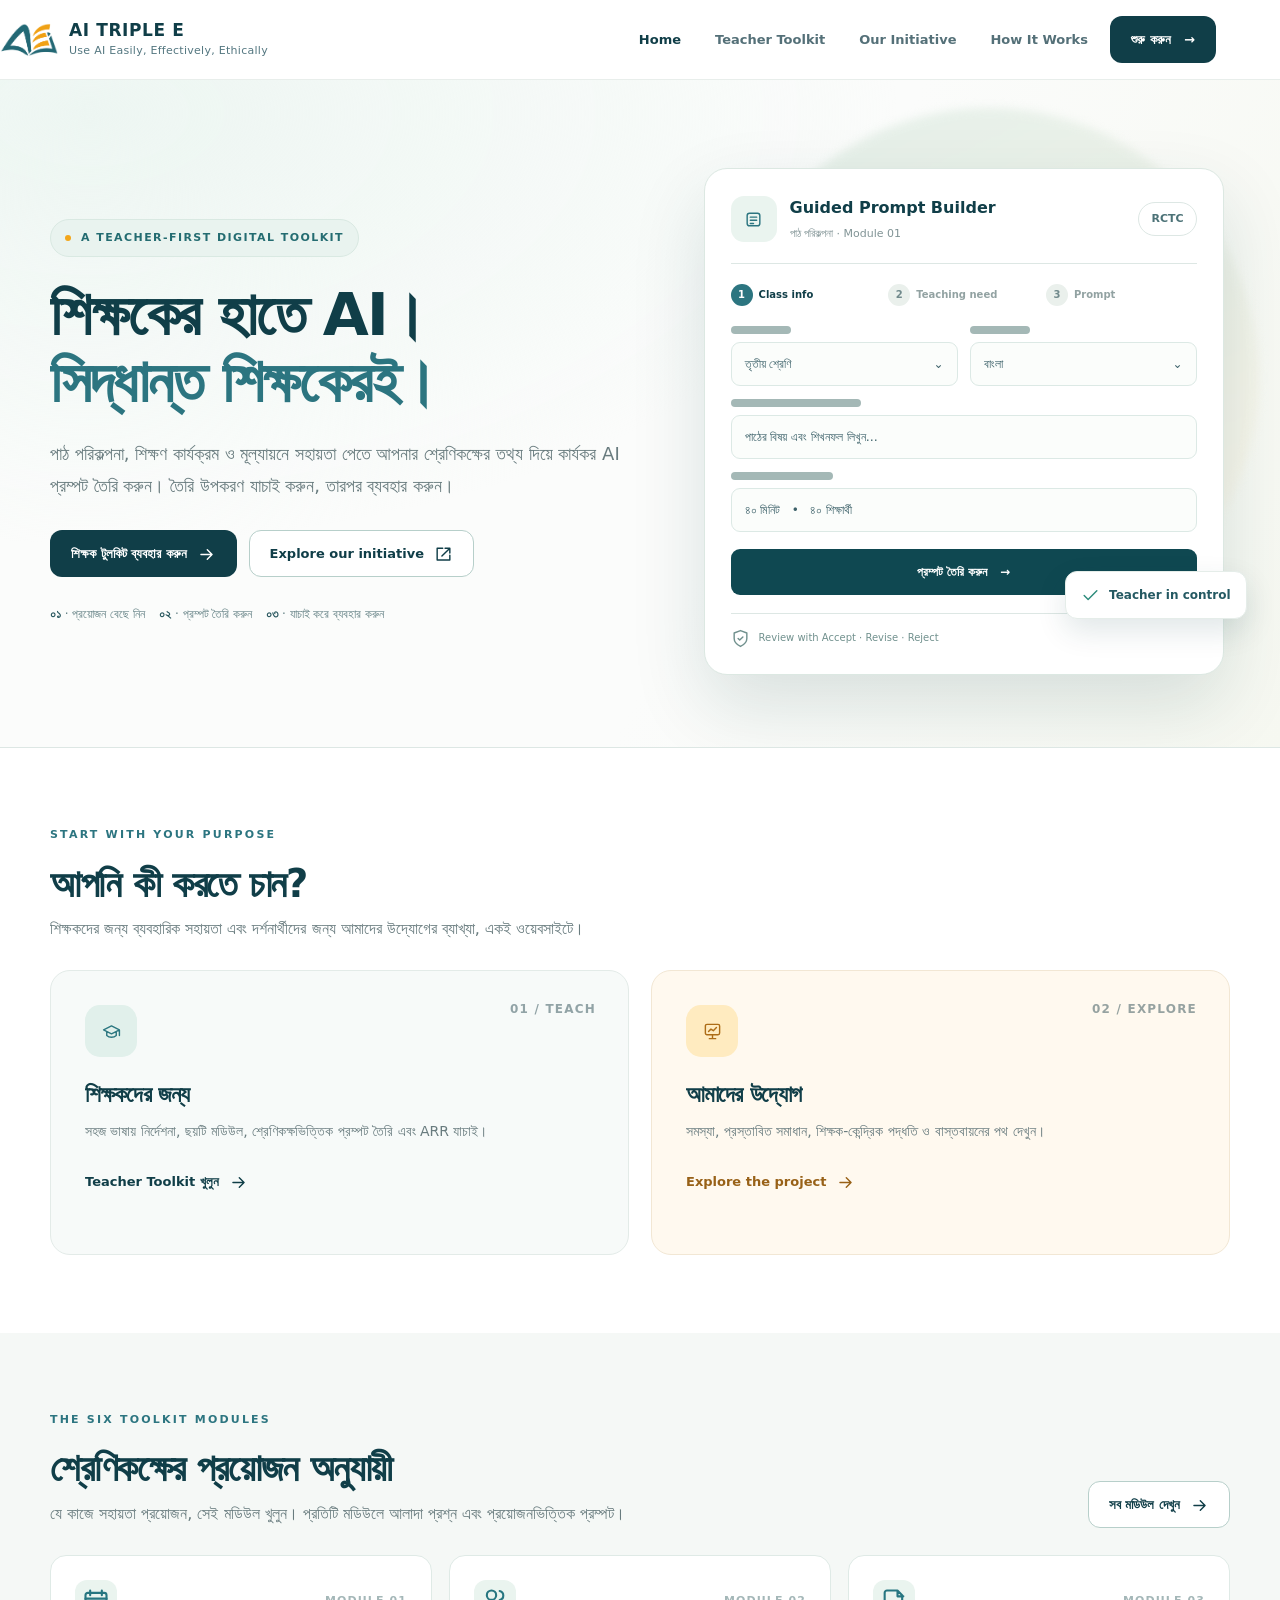
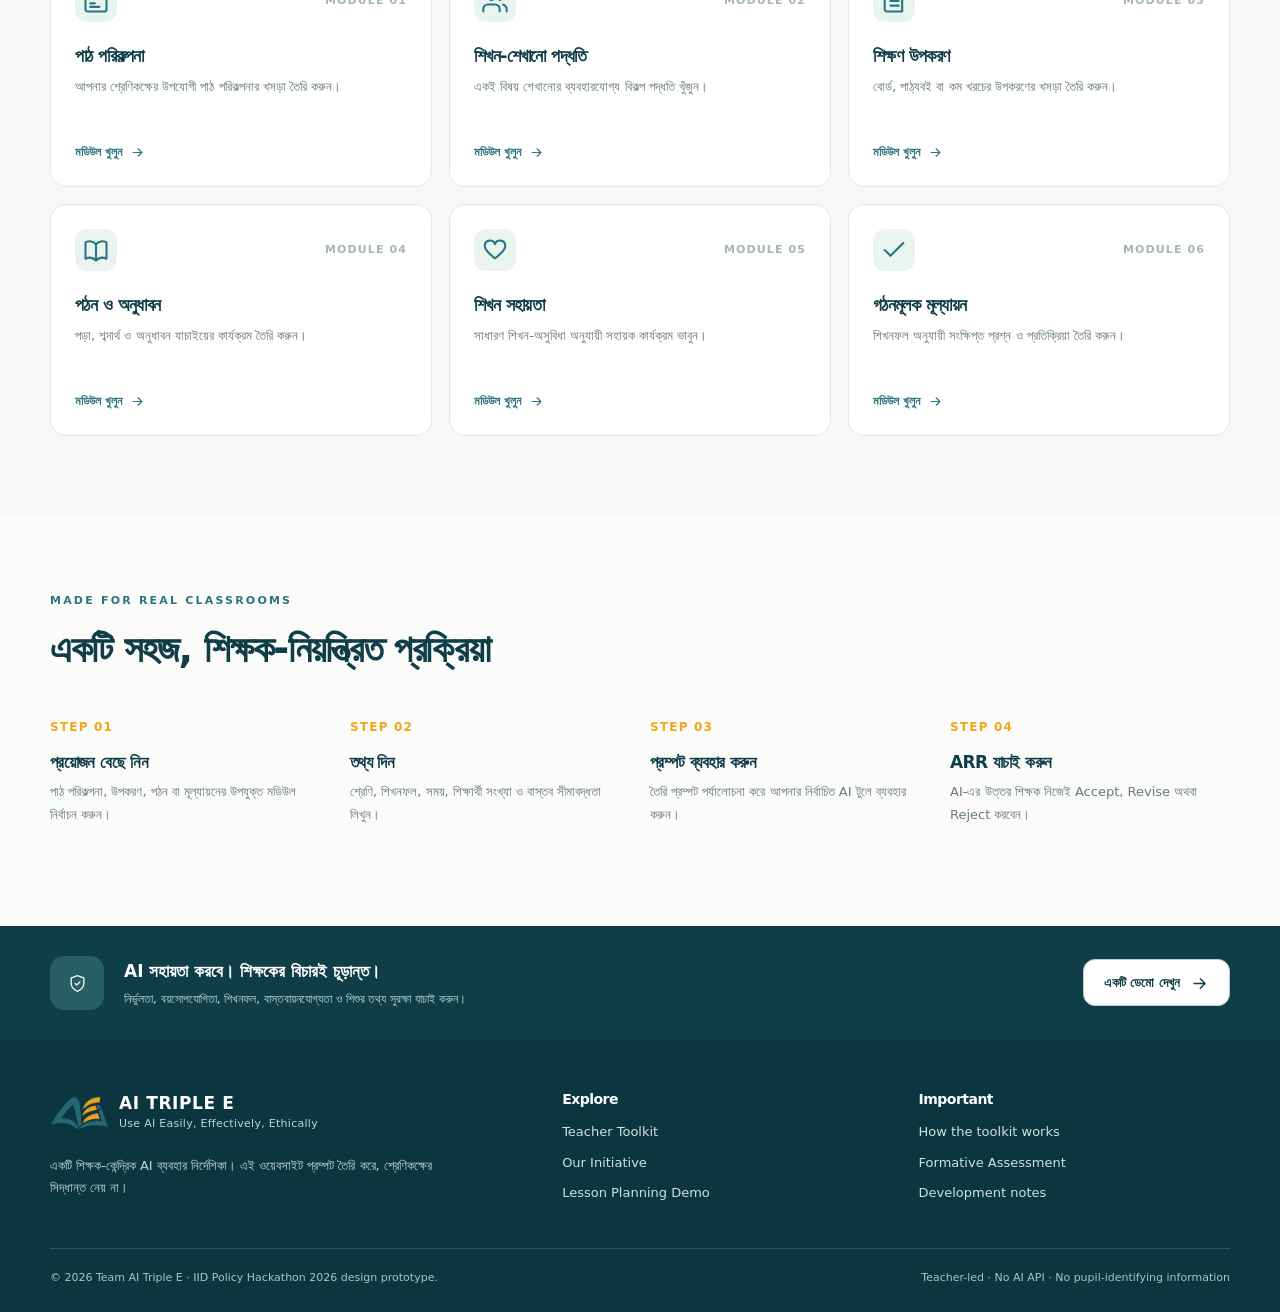
==== index.html @ 8fd44d60 "Add files via upload" ====
<!doctype html><html lang="bn"><head><meta charset="utf-8"><meta name="viewport" content="width=device-width, initial-scale=1"><meta name="theme-color" content="#103e48"><meta name="description" content="AI Triple E: a teacher-led prompt toolkit for Bangladesh primary classrooms."><title>Home | AI Triple E</title><link rel="icon" type="image/png" href="assets/img/logo-mark.png"><link rel="stylesheet" href="assets/css/site.css"></head><body><a href="#main" class="skip">মূল অংশে যান</a><header class="site-header"><div class="wrap--wide header-inner"><a href="index.html" class="brand" aria-label="AI Triple E homepage"><img src="assets/img/logo-mark.png" class="brand-mark" alt=""><span class="brand-words"><strong>AI TRIPLE E</strong><small>Use AI Easily, Effectively, Ethically</small></span></a><nav class="main-nav" id="main-nav" aria-label="Main navigation"><a href="index.html" aria-current="page">Home</a><a href="toolkit.html" >Teacher Toolkit</a><a href="initiative.html" >Our Initiative</a><a href="toolkit.html#how">How It Works</a></nav><div class="header-actions"><a class="nav-btn" href="toolkit.html">শুরু করুন &nbsp; →</a><button id="menu-toggle" class="menu-btn" aria-label="Open menu" aria-expanded="false" aria-controls="main-nav"></button></div></div></header><main id="main"><section class="home-hero"><div class="wrap hero-grid"><div class="hero-copy"><div class="hero-eyebrow"><span class="spark"></span> A TEACHER-FIRST DIGITAL TOOLKIT</div><h1>শিক্ষকের হাতে AI।<br><span>সিদ্ধান্ত শিক্ষকেরই।</span></h1><p class="lead">পাঠ পরিকল্পনা, শিক্ষণ কার্যক্রম ও মূল্যায়নে সহায়তা পেতে আপনার শ্রেণিকক্ষের তথ্য দিয়ে কার্যকর AI প্রম্পট তৈরি করুন। তৈরি উপকরণ যাচাই করুন, তারপর ব্যবহার করুন।</p><div class="hero-cta"><a href="toolkit.html" class="btn btn--primary">শিক্ষক টুলকিট ব্যবহার করুন <span data-icon="arrow"></span></a><a href="initiative.html" class="btn btn--outline">Explore our initiative <span data-icon="external"></span></a></div><div class="hero-support"><span><b>০১</b> · প্রয়োজন বেছে নিন</span><span><b>০২</b> · প্রম্পট তৈরি করুন</span><span><b>০৩</b> · যাচাই করে ব্যবহার করুন</span></div></div><div class="hero-visual" aria-label="Illustration of a guided classroom prompt form"><div class="visual-halo"></div><div class="workbench"><div class="workbench-head"><div class="workbench-icon"><span data-icon="layers"></span></div><div><strong>Guided Prompt Builder</strong><small>পাঠ পরিকল্পনা · Module 01</small></div><span class="pill" style="margin-left:auto">RCTC</span></div><div class="workbench-steps"><div class="workbench-step is-active"><span class="round">1</span> Class info</div><div class="workbench-step"><span class="round">2</span> Teaching need</div><div class="workbench-step"><span class="round">3</span> Prompt</div></div><div class="demo-field split"><div><div class="demo-label"></div><div class="demo-control">তৃতীয় শ্রেণি <span>⌄</span></div></div><div><div class="demo-label"></div><div class="demo-control">বাংলা <span>⌄</span></div></div></div><div class="demo-field"><div class="demo-label" style="width:130px"></div><div class="demo-control">পাঠের বিষয় এবং শিখনফল লিখুন…</div></div><div class="demo-field"><div class="demo-label" style="width:102px"></div><div class="demo-control">৪০ মিনিট &nbsp; • &nbsp; ৪০ শিক্ষার্থী</div></div><div class="workbench-btn">প্রম্পট তৈরি করুন &nbsp; →</div><div class="mini-rule"></div><div style="display:flex;gap:9px;align-items:center;margin-top:15px;color:#71918e;font-size:10px"><span data-icon="shield"></span> Review with Accept · Revise · Reject</div></div><div class="float-tag"><span data-icon="check"></span> Teacher in control</div></div></div></section>
<section class="section path-section"><div class="wrap"><div class="section-head"><div><div class="eyebrow">START WITH YOUR PURPOSE</div><h2>আপনি কী করতে চান?</h2><p>শিক্ষকদের জন্য ব্যবহারিক সহায়তা এবং দর্শনার্থীদের জন্য আমাদের উদ্যোগের ব্যাখ্যা, একই ওয়েবসাইটে।</p></div></div><div class="path-grid"><a href="toolkit.html" class="path-card"><span class="path-counter">01 / TEACH</span><div class="path-icon"><span data-icon="graduation"></span></div><h3>শিক্ষকদের জন্য</h3><p>সহজ ভাষায় নির্দেশনা, ছয়টি মডিউল, শ্রেণিকক্ষভিত্তিক প্রম্পট তৈরি এবং ARR যাচাই।</p><span class="arrow-link">Teacher Toolkit খুলুন <span data-icon="arrow"></span></span></a><a href="initiative.html" class="path-card path-card--amber"><span class="path-counter">02 / EXPLORE</span><div class="path-icon"><span data-icon="presentation"></span></div><h3>আমাদের উদ্যোগ</h3><p>সমস্যা, প্রস্তাবিত সমাধান, শিক্ষক-কেন্দ্রিক পদ্ধতি ও বাস্তবায়নের পথ দেখুন।</p><span class="arrow-link">Explore the project <span data-icon="arrow"></span></span></a></div></div></section>
<section class="section surface-soft"><div class="wrap"><div class="section-head"><div><div class="eyebrow">THE SIX TOOLKIT MODULES</div><h2>শ্রেণিকক্ষের প্রয়োজন অনুযায়ী</h2><p>যে কাজে সহায়তা প্রয়োজন, সেই মডিউল খুলুন। প্রতিটি মডিউলে আলাদা প্রশ্ন এবং প্রয়োজনভিত্তিক প্রম্পট।</p></div><a class="btn btn--outline" href="toolkit.html">সব মডিউল দেখুন <span data-icon="arrow"></span></a></div><div id="home-module-grid" class="modules-grid"></div></div></section>
<section class="section" id="how"><div class="wrap"><div class="section-head"><div><div class="eyebrow">MADE FOR REAL CLASSROOMS</div><h2>একটি সহজ, শিক্ষক-নিয়ন্ত্রিত প্রক্রিয়া</h2></div></div><div class="how-grid"><div class="how-step"><span>STEP 01</span><h3>প্রয়োজন বেছে নিন</h3><p>পাঠ পরিকল্পনা, উপকরণ, পঠন বা মূল্যায়নের উপযুক্ত মডিউল নির্বাচন করুন।</p></div><div class="how-step"><span>STEP 02</span><h3>তথ্য দিন</h3><p>শ্রেণি, শিখনফল, সময়, শিক্ষার্থী সংখ্যা ও বাস্তব সীমাবদ্ধতা লিখুন।</p></div><div class="how-step"><span>STEP 03</span><h3>প্রম্পট ব্যবহার করুন</h3><p>তৈরি প্রম্পট পর্যালোচনা করে আপনার নির্বাচিত AI টুলে ব্যবহার করুন।</p></div><div class="how-step"><span>STEP 04</span><h3>ARR যাচাই করুন</h3><p>AI-এর উত্তর শিক্ষক নিজেই Accept, Revise অথবা Reject করবেন।</p></div></div></div></section><section class="ethics-strip"><div class="wrap ethics-inner"><div class="ethics-ico"><span data-icon="shield"></span></div><div><strong>AI সহায়তা করবে। শিক্ষকের বিচারই চূড়ান্ত।</strong><p>নির্ভুলতা, বয়সোপযোগিতা, শিখনফল, বাস্তবায়নযোগ্যতা ও শিশুর তথ্য সুরক্ষা যাচাই করুন।</p></div><a class="btn btn--outline" href="module.html?module=lesson-plan">একটি ডেমো দেখুন <span data-icon="arrow"></span></a></div></section></main><footer class="footer"><div class="wrap footer-main"><div><div class="brand" style="margin-bottom:20px"><img src="assets/img/logo-mark.png" alt="" class="brand-mark"/><div class="brand-words"><strong style="color:#fff">AI TRIPLE E</strong><small style="color:#b9d8d4">Use AI Easily, Effectively, Ethically</small></div></div><p>একটি শিক্ষক-কেন্দ্রিক AI ব্যবহার নির্দেশিকা। এই ওয়েবসাইট প্রম্পট তৈরি করে, শ্রেণিকক্ষের সিদ্ধান্ত নেয় না।</p></div><div><h3>Explore</h3><a href="toolkit.html">Teacher Toolkit</a><a href="initiative.html">Our Initiative</a><a href="module.html?module=lesson-plan">Lesson Planning Demo</a></div><div><h3>Important</h3><a href="toolkit.html#how">How the toolkit works</a><a href="module.html?module=assessment">Formative Assessment</a><a href="README.md">Development notes</a></div></div><div class="wrap footer-bottom"><span>© <span data-current-year>2026</span> Team AI Triple E · IID Policy Hackathon 2026 design prototype.</span><span>Teacher-led · No AI API · No pupil-identifying information</span></div></footer><script src="assets/js/data.js" defer></script><script src="assets/js/ui.js" defer></script></body></html>
---- assets/css/site.css ----
:root{--ink:#103e48;--ink2:#164d57;--teal:#2c7580;--teal2:#eaf4f2;--orange:#f3a61a;--orange2:#fff4de;--paper:#fbfcfa;--white:#fff;--muted:#687b7e;--line:#dde7e4;--line2:#c7dad4;--soft:#f3f7f5;--shadow:0 18px 60px rgba(15,55,60,.075);--radius:18px;--navh:80px}
*,*:before,*:after{box-sizing:border-box}html{scroll-behavior:smooth}body{margin:0;background:var(--paper);color:#183b43;font:16px/1.67 Inter,"Noto Sans Bengali",system-ui,-apple-system,BlinkMacSystemFont,"Segoe UI",sans-serif;-webkit-font-smoothing:antialiased}button,input,textarea,select{font:inherit}a{color:inherit;text-decoration:none}button{cursor:pointer}img{display:block;max-width:100%}svg{display:block}h1,h2,h3,h4,p{margin-top:0}h1,h2,h3{color:var(--ink);letter-spacing:-.037em}h1{font-size:clamp(2.3rem,4.65vw,4.55rem);line-height:1.12}h2{font-size:clamp(1.65rem,3vw,2.7rem);line-height:1.22}h3{font-size:1.2rem;line-height:1.36}p{color:var(--muted)}ul{padding-left:1.3em}.wrap{width:min(1180px,calc(100% - 64px));margin:auto}.wrap--wide{width:min(1250px,calc(100% - 64px))}.eyebrow{font-size:11px;letter-spacing:.2em;font-weight:800;text-transform:uppercase;color:var(--teal);margin-bottom:16px}.eyebrow--white{color:#b9d8d6}.section{padding:78px 0}.section--tight{padding:56px 0}.section-head{display:flex;align-items:end;justify-content:space-between;gap:22px;margin-bottom:27px}.section-head h2{margin-bottom:9px}.section-head p{margin-bottom:0;max-width:670px}.small{font-size:13px}.muted{color:var(--muted)}.top-caption{font-size:12px;letter-spacing:.06em}.accent{color:var(--teal)}.orange{color:var(--orange)}.lead{font-size:18px;line-height:1.8;max-width:640px}.skip{position:absolute;left:-9999px;top:8px;z-index:9999;background:#fff;padding:12px}.skip:focus{left:12px}
.site-header{height:var(--navh);background:#fff;border-bottom:1px solid #e8eeeb;position:sticky;top:0;z-index:70}.header-inner{display:flex;align-items:center;justify-content:space-between;height:100%;gap:22px}.brand{display:flex;align-items:center;gap:11px;min-width:0}.brand-mark{width:58px;height:45px;object-fit:contain}.brand-words{line-height:1.16}.brand-words strong{display:block;font-size:17px;letter-spacing:.035em;color:var(--ink);font-weight:850}.brand-words small{display:block;font-size:11px;letter-spacing:.025em;color:#547780;margin-top:5px}.main-nav{display:flex;align-items:center;gap:34px;margin-left:auto}.main-nav a{font-size:13px;color:#547078;font-weight:650;transition:color .2s}.main-nav a:hover,.main-nav a[aria-current="page"]{color:var(--ink)}.header-actions{display:flex;gap:10px;align-items:center}.nav-btn,.btn{border:1px solid transparent;border-radius:12px;display:inline-flex;align-items:center;justify-content:center;gap:10px;min-height:47px;padding:11px 20px;font-weight:730;font-size:13px;white-space:nowrap;transition:background .18s,border-color .18s,transform .18s,color .18s}.nav-btn:hover,.btn:hover{transform:translateY(-1px)}.nav-btn{background:var(--ink);color:#fff}.nav-btn:hover,.btn--primary:hover{background:#245966}.btn--primary{background:var(--ink);color:#fff}.btn--outline{background:#fff;border-color:#b7cfca;color:var(--ink)}.btn--outline:hover{background:#f5faf7;border-color:#8db6b0}.btn--soft{background:var(--soft);color:var(--ink);border-color:var(--line)}.btn--quiet{background:transparent;color:var(--ink);border-color:transparent}.btn--orange{background:var(--orange);color:#163d43}.btn--orange:hover{background:#efb23c}.btn--block{width:100%}.btn--sm{min-height:39px;padding:9px 14px}.btn:disabled{opacity:.46;cursor:not-allowed;transform:none}.menu-btn{display:none;min-height:44px;min-width:44px;background:#fff;border:1px solid var(--line);border-radius:10px;color:var(--ink);padding:8px}.icon{width:19px;height:19px;flex:none;stroke:currentColor;stroke-width:1.8;fill:none;stroke-linecap:round;stroke-linejoin:round;display:inline-block;vertical-align:middle}.icon--lg{width:28px;height:28px}.icon--xl{width:34px;height:34px}.icon--sm{width:15px;height:15px}.pill{display:inline-flex;align-items:center;gap:8px;border:1px solid var(--line);border-radius:100px;padding:7px 12px;color:#4c7277;font-size:11px;font-weight:700;background:rgba(255,255,255,.92)}.label-caps{font-size:11px;font-weight:800;letter-spacing:.13em;text-transform:uppercase;color:#607b7f}
.home-hero{padding:88px 0 72px;background:radial-gradient(ellipse at 7% 5%,#edf6f2 0,transparent 48%),linear-gradient(115deg,#fbfcfb 58%,#f6f8f1);border-bottom:1px solid var(--line);overflow:hidden}.hero-grid{display:grid;grid-template-columns:1.04fr .96fr;gap:70px;align-items:center}.hero-eyebrow{display:inline-flex;align-items:center;gap:10px;background:#e9f3ef;color:#246c71;border:1px solid #d9e9e2;border-radius:50px;padding:9px 14px;font-size:11px;font-weight:800;letter-spacing:.13em;text-transform:uppercase;margin-bottom:25px}.hero-eyebrow .spark{width:6px;height:6px;border-radius:50%;background:var(--orange)}.hero-copy h1{margin-bottom:22px}.hero-copy h1 span{color:var(--teal)}.hero-copy p{max-width:570px;margin-bottom:28px}.hero-cta{display:flex;flex-wrap:wrap;gap:12px;align-items:center}.hero-support{display:flex;align-items:center;gap:14px;flex-wrap:wrap;margin-top:27px}.hero-support span{font-size:12px;color:#638084}.hero-support b{color:#24545b}.hero-visual{position:relative;max-width:520px;width:100%;margin-inline:auto}.visual-halo{position:absolute;width:540px;height:540px;border-radius:50%;background:linear-gradient(155deg,#dcebe3,#fff7e8);top:-60px;left:15px;filter:blur(5px);opacity:.75}.workbench{position:relative;background:#fff;border:1px solid #dce8e2;border-radius:23px;box-shadow:0 30px 75px rgba(11,62,67,.14);padding:26px;transform:rotate(0deg)}.workbench-head{display:flex;align-items:center;gap:13px;padding-bottom:20px;border-bottom:1px solid var(--line)}.workbench-icon{width:46px;height:46px;border-radius:13px;background:#eaf4ef;display:flex;align-items:center;justify-content:center;color:var(--teal)}.workbench-head strong{font-size:16px;color:var(--ink);line-height:1.3}.workbench-head small{display:block;color:#809395;font-size:11px;margin-top:3px}.workbench-steps{display:grid;grid-template-columns:repeat(3,1fr);gap:7px;padding:20px 0}.workbench-step{font-size:10px;font-weight:750;color:#92a2a2;display:flex;align-items:center;gap:6px}.workbench-step .round{border-radius:50%;width:22px;height:22px;background:#eaf0ec;display:inline-flex;align-items:center;justify-content:center;color:#718a8c}.workbench-step.is-active{color:var(--ink)}.workbench-step.is-active .round{background:var(--teal);color:#fff}.demo-field{margin-bottom:13px}.demo-label{height:8px;width:88px;background:#a4b8b6;border-radius:30px;margin-bottom:8px}.demo-control{border:1px solid #dce9e5;border-radius:9px;padding:11px 13px;font-size:12px;color:#3c6169;background:#fbfdfb;display:flex;justify-content:space-between;align-items:center}.demo-field.split{display:grid;grid-template-columns:1fr 1fr;gap:12px}.demo-field.split .demo-label{width:60px}.workbench-btn{margin-top:17px;background:#0f4851;color:white;padding:13px;border-radius:9px;display:flex;align-items:center;justify-content:center;gap:9px;font-size:12px;font-weight:800}.float-tag{position:absolute;right:-23px;bottom:56px;background:#fff;border:1px solid #e5ede9;border-radius:12px;padding:13px 15px;box-shadow:0 12px 30px rgba(12,60,62,.12);display:flex;align-items:center;gap:9px;color:#245962;font-size:12px;font-weight:800}.float-tag svg{color:#2c8b7b}.mini-rule{margin-top:18px;height:1px;background:var(--line)}
.path-section{background:#fff}.path-grid{display:grid;grid-template-columns:1fr 1fr;gap:22px}.path-card{position:relative;background:#f7faf9;border:1px solid #e3ebe8;border-radius:20px;padding:34px;min-height:285px;overflow:hidden;transition:transform .2s,box-shadow .2s}.path-card:hover{transform:translateY(-3px);box-shadow:var(--shadow)}.path-card--amber{background:#fff9ef;border-color:#f2e7d4}.path-card .path-icon{width:52px;height:52px;border-radius:15px;background:#e1f0eb;color:#2d7881;display:grid;place-items:center;margin-bottom:22px}.path-card--amber .path-icon{background:#ffebc0;color:#ad6c16}.path-card h3{font-size:23px;margin:0 0 10px}.path-card p{font-size:14px;max-width:420px;margin-bottom:24px}.arrow-link{display:inline-flex;align-items:center;gap:10px;color:var(--ink);font-weight:800;font-size:13px}.path-card--amber .arrow-link{color:#986117}.path-counter{position:absolute;top:28px;right:32px;font-weight:800;font-size:12px;letter-spacing:.1em;opacity:.45}.modules-grid{display:grid;grid-template-columns:repeat(3,1fr);gap:17px}.module-card{background:white;border:1px solid #dfeae6;border-radius:16px;padding:24px;position:relative;min-height:232px;display:flex;flex-direction:column;transition:box-shadow .18s,transform .18s,border-color .18s}.module-card:hover{box-shadow:0 17px 35px rgba(16,57,60,.09);transform:translateY(-3px);border-color:#b8d0c8}.module-card-top{display:flex;align-items:center;justify-content:space-between;margin-bottom:22px}.module-card-icon{width:42px;height:42px;display:flex;align-items:center;justify-content:center;background:#eaf4ef;border-radius:12px;color:#277681}.module-card-no{font-size:11px;font-weight:800;color:#a4b7b8;letter-spacing:.1em}.module-card h3{font-size:18px;margin:0 0 7px}.module-card .sub{font-size:13px;line-height:1.7;margin:0 0 20px;flex:1}.module-card .go{font-size:12px;font-weight:800;color:var(--teal);display:inline-flex;gap:8px;align-items:center}.surface-soft{background:#f5f8f6}.how-grid{display:grid;grid-template-columns:repeat(4,1fr);gap:20px}.how-step{padding:8px 14px 8px 0}.how-step span{display:block;color:var(--orange);font-size:12px;font-weight:800;letter-spacing:.1em;margin-bottom:14px}.how-step h3{font-size:17px;margin-bottom:7px}.how-step p{font-size:13px;line-height:1.75}.ethics-strip{background:var(--ink);color:#fff;padding:30px 0}.ethics-inner{display:flex;align-items:center;gap:20px}.ethics-inner .ethics-ico{width:54px;height:54px;display:grid;place-items:center;background:#275d64;border-radius:14px;color:#e2f3ed}.ethics-inner strong{font-size:17px;display:block;margin-bottom:4px}.ethics-inner p{font-size:12px;color:#c3d9d8;margin:0}.ethics-inner .btn{margin-left:auto;flex:none}.footer{background:#0b3640;color:#d6e4e1;padding:50px 0 25px}.footer-main{display:grid;grid-template-columns:1.5fr 1fr 1fr;gap:45px}.footer h3{color:#fff;font-size:14px;margin-bottom:12px}.footer p{color:#c2d5d4;font-size:13px;max-width:410px}.footer a{display:block;color:#d0e1e0;font-size:13px;margin:9px 0}.footer-bottom{border-top:1px solid rgba(255,255,255,.15);padding-top:20px;margin-top:35px;color:#a6c6c5;font-size:11px;display:flex;justify-content:space-between;gap:15px;flex-wrap:wrap}
.page-head{padding:62px 0 35px;background:linear-gradient(130deg,#f1f8f5,#fff);border-bottom:1px solid #edf1ed}.page-head h1{font-size:clamp(2.1rem,4vw,3.2rem);margin:12px 0}.page-head p{max-width:720px;margin:0}.breadcrumb{display:flex;gap:10px;align-items:center;font-size:11px;color:#809495;flex-wrap:wrap}.breadcrumb a:hover{color:var(--teal)}.intro-text{max-width:770px;margin-top:12px}.filter-row{display:flex;gap:9px;flex-wrap:wrap;margin:24px 0 0}.filter-chip{font-size:12px;border:1px solid var(--line);padding:9px 15px;border-radius:50px;background:#fff;color:#496a72;font-weight:700}.filter-chip.is-selected{color:#fff;background:var(--ink);border-color:var(--ink)}.info-panel{background:#f0f6f3;border:1px solid #d9ebe3;border-radius:15px;padding:23px 27px;display:flex;align-items:start;gap:14px}.info-panel svg{color:var(--teal);flex:none;margin-top:3px}.info-panel h3{font-size:15px;margin:0 0 5px}.info-panel p{margin:0;font-size:13px;line-height:1.7}
.module-shell{display:grid;grid-template-columns:255px minmax(0,1fr);gap:40px;align-items:start;padding-top:42px;padding-bottom:95px}.module-sidebar{position:sticky;top:110px}.back-link{display:inline-flex;align-items:center;gap:8px;color:#5e7980;font-size:12px;font-weight:750;margin-bottom:20px}.module-menu{background:#fff;border:1px solid var(--line);border-radius:16px;padding:19px 12px}.module-menu-title{font-size:10px;font-weight:850;letter-spacing:.14em;color:#8ea3a3;text-transform:uppercase;margin:0 13px 12px}.module-menu a{display:flex;align-items:center;gap:11px;padding:12px 13px;border-radius:9px;font-size:12px;color:#547178;font-weight:700;line-height:1.4}.module-menu a:hover{background:#f1f7f4;color:var(--ink)}.module-menu a.is-active{background:#eaf4ee;color:#175d66}.module-menu a b{font-size:10px;font-weight:850;color:#95aaab}.sidebar-help{margin-top:17px;border:1px solid var(--line);background:#fff;border-radius:14px;padding:19px}.sidebar-help h3{font-size:14px;margin:0 0 8px}.sidebar-help p{font-size:12px;line-height:1.65;margin:0 0 13px}.sidebar-help a{font-size:12px;font-weight:750;color:var(--teal)}
.module-main{min-width:0}.module-header{display:flex;align-items:start;gap:20px;justify-content:space-between}.module-header h1{font-size:clamp(2rem,3.25vw,3rem);margin:13px 0 10px}.module-header p{font-size:15px;max-width:680px;margin-bottom:0}.language-toggle{border:1px solid var(--line);border-radius:10px;padding:4px;background:#fff;display:flex;align-items:center;flex:none}.language-toggle button{border:0;background:transparent;font-size:11px;color:#82999b;padding:7px 10px;font-weight:750;border-radius:7px}.language-toggle button.is-active{background:#e7f2ed;color:var(--ink)}.module-steps{display:grid;grid-template-columns:repeat(3,1fr);gap:12px;margin:32px 0 24px}.module-step{display:flex;align-items:center;gap:11px;padding:13px 15px;background:#fff;border:1px solid #e6ece9;border-radius:11px;color:#819597;font-size:12px;font-weight:730}.module-step .bubble{width:27px;height:27px;display:grid;place-items:center;border-radius:50%;background:#edf2ef;color:#8ba2a3;font-size:11px;font-weight:850}.module-step.is-active{border-color:#9dc8bd;background:#f0f7f3;color:#194e57}.module-step.is-active .bubble,.module-step.is-complete .bubble{background:var(--teal);color:#fff}.module-step.is-complete{color:#427f7d}.module-card-main{background:#fff;border:1px solid var(--line);border-radius:18px;box-shadow:0 16px 47px rgba(15,55,60,.042);overflow:hidden}.module-card-bar{padding:26px 30px 22px;border-bottom:1px solid #edf2ee;display:flex;align-items:start;justify-content:space-between;gap:15px}.module-card-bar h2{font-size:22px;margin:0 0 5px}.module-card-bar p{font-size:13px;margin:0}.step-count{font-size:11px;border:1px solid var(--line);background:#f9fbfa;border-radius:50px;padding:7px 11px;color:#758f91;white-space:nowrap}.form-content{padding:28px 30px 30px}.fields{display:grid;grid-template-columns:1fr 1fr;gap:19px 19px}.field{display:flex;flex-direction:column;gap:7px;min-width:0}.field.full{grid-column:1/-1}.field label,.field-label{color:#29535d;font-size:12px;font-weight:800;line-height:1.4}.field .required{color:#bb6613}.field input,.field select,.field textarea{width:100%;background:#fff;border:1px solid #ceddd9;color:#184650;border-radius:9px;padding:11px 13px;min-height:47px;font-size:13px;outline:0}.field textarea{min-height:99px;resize:vertical;line-height:1.65}.field input:focus,.field select:focus,.field textarea:focus{border-color:#408c8a;box-shadow:0 0 0 3px rgba(56,132,126,.13)}.field input::placeholder,.field textarea::placeholder{color:#9babad}.field .hint{font-size:11px;line-height:1.65;color:#8b9fa0}.field-error{color:#a64f1b;font-size:11px;display:none}.field.invalid input,.field.invalid textarea,.field.invalid select{border-color:#b75f4c}.field.invalid .field-error{display:block}.form-kicker{font-size:10px;color:#84a0a0;letter-spacing:.11em;text-transform:uppercase;font-weight:850;margin:26px 0 16px}.form-kicker:first-child{margin-top:0}.chip-group{display:flex;flex-wrap:wrap;gap:9px}.chip{display:inline-flex;align-items:center;gap:8px;border:1px solid #d5e3dd;background:#fff;border-radius:9px;padding:10px 13px;color:#567279;font-size:12px;font-weight:700;cursor:pointer;user-select:none}.chip input{position:absolute;opacity:0;pointer-events:none}.chip:has(input:checked){background:#eaf5ee;color:#185663;border-color:#a7d1c1}.chip .check-mini{display:inline-grid;place-items:center;width:16px;height:16px;border:1px solid #aec4c0;border-radius:4px;font-size:11px;color:transparent}.chip:has(input:checked) .check-mini{background:var(--teal);border-color:var(--teal);color:#fff}.chip:focus-within{outline:3px solid rgba(45,116,128,.2)}.field-group{margin-top:24px}.field-group .field-label{display:block;margin-bottom:10px}.advanced{border-top:1px solid var(--line);margin-top:26px;padding-top:20px}.advanced summary{list-style:none;display:flex;align-items:center;justify-content:space-between;color:#315e66;font-size:13px;font-weight:800;cursor:pointer}.advanced summary::-webkit-details-marker{display:none}.advanced summary .chev{transition:transform .2s}.advanced[open] summary .chev{transform:rotate(180deg)}.advanced-inner{padding-top:19px}.form-actions{display:flex;justify-content:space-between;gap:12px;align-items:center;padding-top:26px;margin-top:27px;border-top:1px solid var(--line)}.form-actions .action-right{display:flex;gap:11px}.safety-note{display:flex;align-items:start;gap:10px;padding:14px 17px;margin-top:17px;background:#f3f7f6;border:1px solid #e4ede7;border-radius:11px;font-size:11px;color:#5f797e;line-height:1.7}.safety-note svg{color:#58847e;flex:none;margin-top:1px}.guide-card{background:#fff;border:1px solid var(--line);border-radius:16px;overflow:hidden;margin-bottom:20px}.guide-trigger{display:flex;align-items:center;gap:14px;padding:15px 20px;cursor:pointer;list-style:none}.guide-trigger::-webkit-details-marker{display:none}.guide-play{width:43px;height:43px;display:grid;place-items:center;border-radius:12px;background:#fff0d5;color:#b47c17;flex:none}.guide-trigger strong{display:block;color:#2b555b;font-size:13px}.guide-trigger small{display:block;color:#84999a;font-size:11px}.guide-trigger .chev{margin-left:auto;color:#84999a}.guide-body{padding:18px 23px 24px;border-top:1px solid var(--line);background:#fafdfa}.guide-body ol{margin:10px 0 0;padding-left:22px;font-size:12px;color:#607c80;line-height:2}.guide-placeholder{padding:18px;border:1px dashed #d4dfd9;border-radius:10px;background:#fff9ec;display:flex;gap:11px;align-items:center;color:#846321;font-size:12px}
.result-shell{padding:45px 0 90px}.result-top{display:flex;align-items:start;justify-content:space-between;gap:16px;margin-bottom:25px}.result-top h1{font-size:clamp(2rem,3.5vw,3rem);margin:12px 0 7px}.result-top p{font-size:14px;margin:0}.result-grid{display:grid;grid-template-columns:minmax(0,1.35fr) minmax(330px,.65fr);gap:23px;align-items:start}.result-card{background:#fff;border:1px solid var(--line);border-radius:18px;overflow:hidden}.result-card-head{padding:21px 24px;border-bottom:1px solid var(--line);display:flex;align-items:center;justify-content:space-between;gap:15px}.result-card-head h2{font-size:19px;margin:0}.result-card-body{padding:23px 24px}.prompt-segment{border-left:3px solid #91bcb0;padding:0 0 0 15px;margin:0 0 17px}.prompt-segment strong{display:block;color:#277481;font-size:10px;letter-spacing:.13em;margin-bottom:5px}.prompt-segment p{font-size:12px;color:#466a70;line-height:1.75;margin:0;white-space:pre-wrap}.prompt-textarea{min-height:600px;width:100%;border:1px solid #d7e4df;border-radius:12px;padding:18px 19px;font:12px/1.8 ui-monospace,SFMono-Regular,Consolas,monospace;color:#284f58;resize:vertical;background:#fbfdfc}.prompt-textarea:focus{outline:3px solid rgba(51,131,123,.18);border-color:#7bb9ac}.result-actions{display:flex;gap:9px;flex-wrap:wrap;margin-top:14px}.status-message{font-size:11px;color:#2f8178;margin-top:11px;min-height:18px}.review-lede{background:#f1f8f4;border:1px solid #dfebe3;padding:14px 16px;border-radius:11px;display:flex;gap:10px;align-items:start;margin-bottom:19px}.review-lede p{font-size:11px;line-height:1.7;margin:0;color:#54777b}.review-check{border-bottom:1px solid #eef3f0;padding:11px 0;display:flex;gap:11px;align-items:start;font-size:12px;color:#496b70;line-height:1.6;cursor:pointer}.review-check input{width:16px;height:16px;accent-color:var(--teal);margin-top:3px;flex:none}.review-check:last-child{border:0}.decision-row{display:grid;grid-template-columns:repeat(3,1fr);gap:8px;margin-top:12px}.decision{font-size:11px;color:#52757b;border:1px solid #dce8e3;background:#fff;border-radius:9px;padding:11px 8px;text-align:center;font-weight:800;cursor:pointer}.decision.is-selected{border-color:#51958a;color:#145560;background:#eaf5f0}.review-note{width:100%;border:1px solid #d5e2dd;border-radius:10px;min-height:83px;margin-top:11px;padding:11px 13px;font-size:12px;resize:vertical}.decision-help{background:#f9f5ee;color:#89714c;border-radius:9px;padding:12px;font-size:11px;line-height:1.7;margin-top:13px}.decision-help--accept{background:#eef7f1;color:#406c52}.decision-help--reject{background:#fff1ed;color:#985b4e}.empty-state{margin:50px auto;max-width:600px;text-align:center;background:#fff;border:1px solid var(--line);border-radius:19px;padding:50px}.empty-state svg{color:var(--teal);margin:auto auto 13px}.empty-state h1{font-size:26px;margin-bottom:10px}.empty-state p{font-size:14px}
.initiative-hero{padding:78px 0 60px;background:#eff6f2}.initiative-hero .eyebrow{margin-bottom:13px}.initiative-hero h1{font-size:clamp(2.3rem,4vw,3.6rem);max-width:860px}.initiative-columns{display:grid;grid-template-columns:1fr 1fr;gap:28px}.initiative-box{background:#fff;border:1px solid var(--line);border-radius:17px;padding:30px}.initiative-box h3{font-size:22px}.initiative-box li{color:#5c777a;font-size:14px;margin-bottom:11px}.initiative-note{font-size:12px;background:#fff8eb;border-left:3px solid var(--orange);padding:13px 16px;color:#896b36}.timeline{display:grid;grid-template-columns:repeat(3,1fr);gap:15px}.timeline-step{background:#fff;border:1px solid var(--line);padding:24px;border-radius:13px}.timeline-step .no{color:var(--teal);font-size:12px;font-weight:800}.timeline-step h3{font-size:17px;margin:8px 0}.timeline-step p{font-size:13px;margin-bottom:0}
@media(max-width:1050px){.wrap,.wrap--wide{width:min(100% - 40px,1180px)}.main-nav{gap:17px}.main-nav a{font-size:12px}.hero-grid{gap:32px}.module-shell{grid-template-columns:205px minmax(0,1fr);gap:25px}.result-grid{grid-template-columns:1fr 340px}.float-tag{right:1px}}@media(max-width:800px){:root{--navh:72px}.site-header{height:72px}.main-nav{display:none;position:absolute;top:72px;left:0;right:0;background:#fff;border-bottom:1px solid var(--line);padding:16px 24px;flex-direction:column;align-items:stretch;gap:4px;box-shadow:0 14px 30px rgba(16,50,50,.07)}.main-nav.is-open{display:flex}.main-nav a{padding:12px;font-size:14px}.menu-btn{display:block}.header-actions .nav-btn{display:none}.hero-grid,.path-grid,.initiative-columns{grid-template-columns:1fr}.home-hero{padding:60px 0}.hero-visual{max-width:500px;margin-top:22px}.modules-grid{grid-template-columns:repeat(2,1fr)}.how-grid{grid-template-columns:repeat(2,1fr)}.module-shell{grid-template-columns:1fr;gap:0}.module-sidebar{position:static}.module-menu{display:none}.sidebar-help{display:none}.back-link{margin-bottom:22px}.module-header{margin-top:8px}.result-grid{grid-template-columns:1fr}.result-grid .result-card:nth-child(2){order:1}.footer-main{grid-template-columns:1.5fr 1fr}.timeline{grid-template-columns:1fr 1fr}}@media(max-width:520px){body{font-size:14px}.wrap,.wrap--wide{width:calc(100% - 34px)}.brand-mark{width:45px;height:38px}.brand-words strong{font-size:14px}.brand-words small{font-size:9px}.site-header{height:68px}:root{--navh:68px}.main-nav{top:68px}.section{padding:50px 0}.section--tight{padding:40px 0}.hero-copy h1{font-size:2.45rem}.lead{font-size:15px}.hero-eyebrow{font-size:9px}.hero-cta{display:grid;grid-template-columns:1fr}.hero-cta .btn{width:100%}.hero-support{gap:9px}.hero-support span{font-size:10px}.home-hero{padding:52px 0}.workbench{padding:20px 17px;border-radius:18px}.visual-halo{width:100%;height:100%}.workbench-head strong{font-size:14px}.float-tag{bottom:-17px;right:8px;padding:10px;font-size:10px}.path-card{padding:24px;min-height:0}.path-card h3{font-size:21px}.section-head{align-items:start;flex-direction:column}.section-head .btn{width:100%}.modules-grid{grid-template-columns:1fr 1fr;gap:10px}.module-card{padding:16px;min-height:214px}.module-card h3{font-size:14px}.module-card .sub{font-size:11px}.module-card-top{margin-bottom:15px}.module-card-icon{width:36px;height:36px}.how-grid{gap:7px}.how-step{padding-right:3px}.how-step h3{font-size:14px}.how-step p{font-size:12px}.ethics-inner{align-items:flex-start;flex-wrap:wrap}.ethics-inner .btn{margin:10px 0 0;width:100%}.footer-main{grid-template-columns:1fr 1fr;gap:22px}.footer-main>div:first-child{grid-column:1/-1}.page-head{padding:43px 0 26px}.module-shell{padding-top:30px}.module-header h1{font-size:2.1rem}.module-header p{font-size:13px}.language-toggle{margin-top:3px}.module-steps{gap:5px;margin:24px 0 15px}.module-step{padding:10px 8px;gap:5px;font-size:9px;flex-direction:column;text-align:center;border-radius:8px}.module-step .bubble{width:22px;height:22px;font-size:10px}.guide-trigger{padding:12px}.module-card-bar{padding:19px}.module-card-bar h2{font-size:20px}.form-content{padding:19px}.fields{grid-template-columns:1fr;gap:15px}.field.full{grid-column:auto}.form-actions{align-items:stretch;flex-direction:column-reverse}.form-actions .btn,.form-actions .action-right,.form-actions .action-right .btn{width:100%}.result-shell{padding:30px 0 60px}.result-top{flex-direction:column}.result-top h1{font-size:2.2rem}.result-card-head,.result-card-body{padding:18px}.prompt-textarea{min-height:430px;font-size:11px}.decision-row{gap:5px}.decision{font-size:10px;padding:10px 3px}.timeline{grid-template-columns:1fr}.info-panel{padding:18px}.filter-chip{font-size:11px;padding:7px 11px}}
@media(prefers-reduced-motion:reduce){html{scroll-behavior:auto}*,*:before,*:after{transition:none!important;animation:none!important}}
[hidden]{display:none!important}
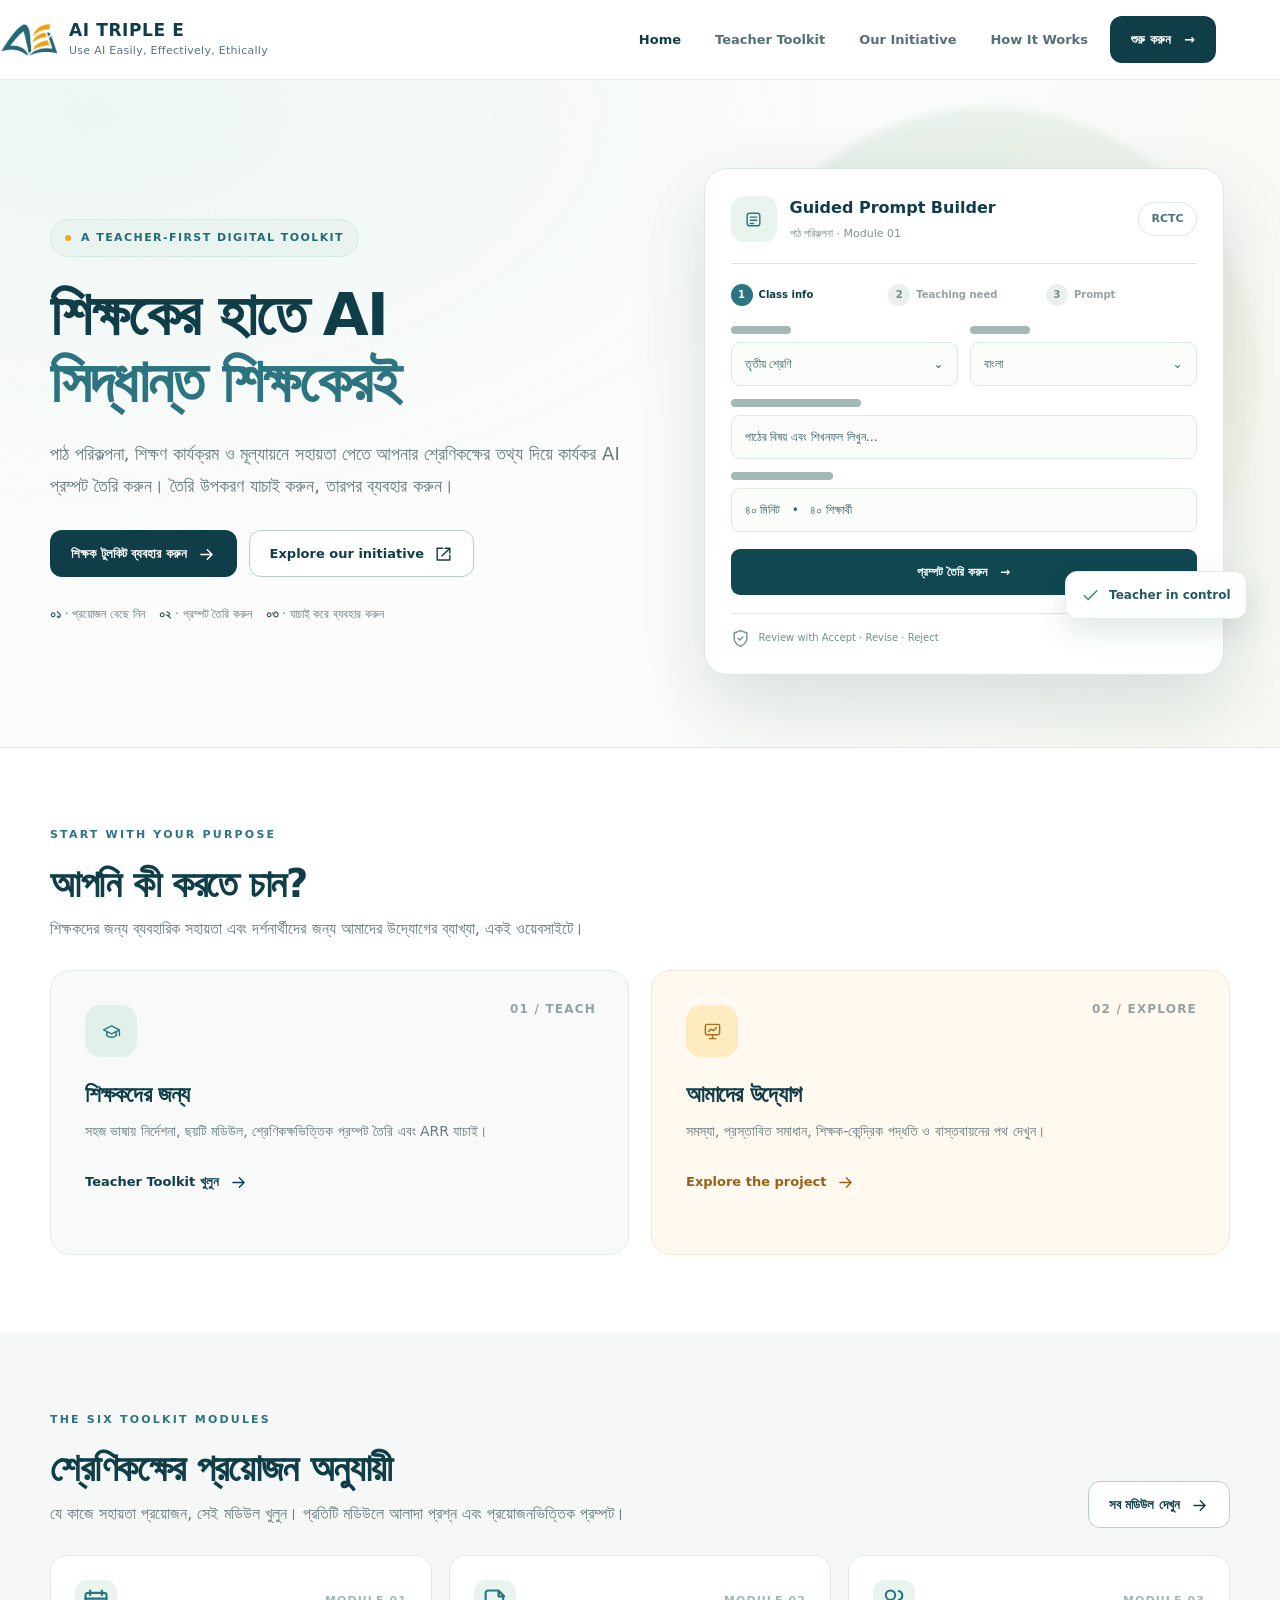
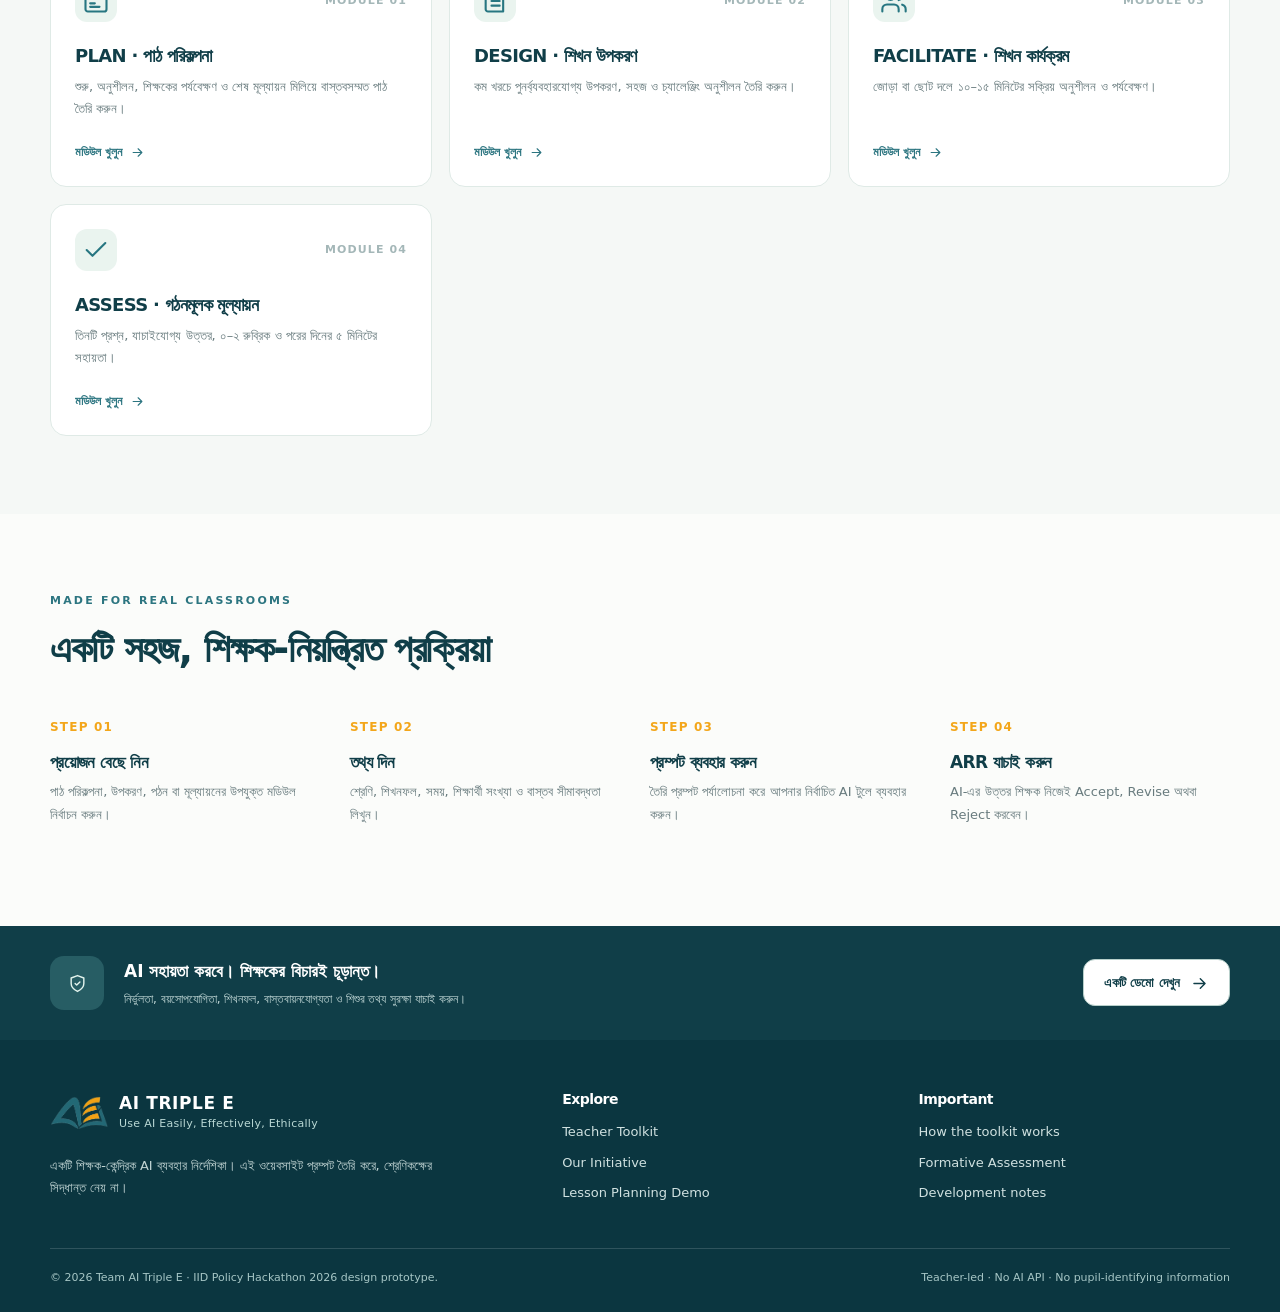
==== commit 1d749cee: "index.html" ====
--- a/index.html
+++ b/index.html
@@ -1,4 +1,4 @@
-<!doctype html><html lang="bn"><head><meta charset="utf-8"><meta name="viewport" content="width=device-width, initial-scale=1"><meta name="theme-color" content="#103e48"><meta name="description" content="AI Triple E: a teacher-led prompt toolkit for Bangladesh primary classrooms."><title>Home | AI Triple E</title><link rel="icon" type="image/png" href="assets/img/logo-mark.png"><link rel="stylesheet" href="assets/css/site.css"></head><body><a href="#main" class="skip">মূল অংশে যান</a><header class="site-header"><div class="wrap--wide header-inner"><a href="index.html" class="brand" aria-label="AI Triple E homepage"><img src="assets/img/logo-mark.png" class="brand-mark" alt=""><span class="brand-words"><strong>AI TRIPLE E</strong><small>Use AI Easily, Effectively, Ethically</small></span></a><nav class="main-nav" id="main-nav" aria-label="Main navigation"><a href="index.html" aria-current="page">Home</a><a href="toolkit.html" >Teacher Toolkit</a><a href="initiative.html" >Our Initiative</a><a href="toolkit.html#how">How It Works</a></nav><div class="header-actions"><a class="nav-btn" href="toolkit.html">শুরু করুন &nbsp; →</a><button id="menu-toggle" class="menu-btn" aria-label="Open menu" aria-expanded="false" aria-controls="main-nav"></button></div></div></header><main id="main"><section class="home-hero"><div class="wrap hero-grid"><div class="hero-copy"><div class="hero-eyebrow"><span class="spark"></span> A TEACHER-FIRST DIGITAL TOOLKIT</div><h1>শিক্ষকের হাতে AI।<br><span>সিদ্ধান্ত শিক্ষকেরই।</span></h1><p class="lead">পাঠ পরিকল্পনা, শিক্ষণ কার্যক্রম ও মূল্যায়নে সহায়তা পেতে আপনার শ্রেণিকক্ষের তথ্য দিয়ে কার্যকর AI প্রম্পট তৈরি করুন। তৈরি উপকরণ যাচাই করুন, তারপর ব্যবহার করুন।</p><div class="hero-cta"><a href="toolkit.html" class="btn btn--primary">শিক্ষক টুলকিট ব্যবহার করুন <span data-icon="arrow"></span></a><a href="initiative.html" class="btn btn--outline">Explore our initiative <span data-icon="external"></span></a></div><div class="hero-support"><span><b>০১</b> · প্রয়োজন বেছে নিন</span><span><b>০২</b> · প্রম্পট তৈরি করুন</span><span><b>০৩</b> · যাচাই করে ব্যবহার করুন</span></div></div><div class="hero-visual" aria-label="Illustration of a guided classroom prompt form"><div class="visual-halo"></div><div class="workbench"><div class="workbench-head"><div class="workbench-icon"><span data-icon="layers"></span></div><div><strong>Guided Prompt Builder</strong><small>পাঠ পরিকল্পনা · Module 01</small></div><span class="pill" style="margin-left:auto">RCTC</span></div><div class="workbench-steps"><div class="workbench-step is-active"><span class="round">1</span> Class info</div><div class="workbench-step"><span class="round">2</span> Teaching need</div><div class="workbench-step"><span class="round">3</span> Prompt</div></div><div class="demo-field split"><div><div class="demo-label"></div><div class="demo-control">তৃতীয় শ্রেণি <span>⌄</span></div></div><div><div class="demo-label"></div><div class="demo-control">বাংলা <span>⌄</span></div></div></div><div class="demo-field"><div class="demo-label" style="width:130px"></div><div class="demo-control">পাঠের বিষয় এবং শিখনফল লিখুন…</div></div><div class="demo-field"><div class="demo-label" style="width:102px"></div><div class="demo-control">৪০ মিনিট &nbsp; • &nbsp; ৪০ শিক্ষার্থী</div></div><div class="workbench-btn">প্রম্পট তৈরি করুন &nbsp; →</div><div class="mini-rule"></div><div style="display:flex;gap:9px;align-items:center;margin-top:15px;color:#71918e;font-size:10px"><span data-icon="shield"></span> Review with Accept · Revise · Reject</div></div><div class="float-tag"><span data-icon="check"></span> Teacher in control</div></div></div></section>
+<!doctype html><html lang="bn"><head><meta charset="utf-8"><meta name="viewport" content="width=device-width, initial-scale=1"><meta name="theme-color" content="#103e48"><meta name="description" content="AI Triple E: a teacher-led prompt toolkit for Bangladesh primary classrooms."><title>Home | AI Triple E</title><link rel="icon" type="image/png" href="assets/img/logo-mark.png"><link rel="stylesheet" href="assets/css/site.css"></head><body><a href="#main" class="skip">মূল অংশে যান</a><header class="site-header"><div class="wrap--wide header-inner"><a href="index.html" class="brand" aria-label="AI Triple E homepage"><img src="assets/img/logo-mark.png" class="brand-mark" alt=""><span class="brand-words"><strong>AI TRIPLE E</strong><small>Use AI Easily, Effectively, Ethically</small></span></a><nav class="main-nav" id="main-nav" aria-label="Main navigation"><a href="index.html" aria-current="page">Home</a><a href="toolkit.html" >Teacher Toolkit</a><a href="initiative.html" >Our Initiative</a><a href="toolkit.html#how">How It Works</a></nav><div class="header-actions"><a class="nav-btn" href="toolkit.html">শুরু করুন &nbsp; →</a><button id="menu-toggle" class="menu-btn" aria-label="Open menu" aria-expanded="false" aria-controls="main-nav"></button></div></div></header><main id="main"><section class="home-hero"><div class="wrap hero-grid"><div class="hero-copy"><div class="hero-eyebrow"><span class="spark"></span> A TEACHER-FIRST DIGITAL TOOLKIT</div><h1>শিক্ষকের হাতে AI<br><span>সিদ্ধান্ত শিক্ষকেরই</span></h1><p class="lead">পাঠ পরিকল্পনা, শিক্ষণ কার্যক্রম ও মূল্যায়নে সহায়তা পেতে আপনার শ্রেণিকক্ষের তথ্য দিয়ে কার্যকর AI প্রম্পট তৈরি করুন। তৈরি উপকরণ যাচাই করুন, তারপর ব্যবহার করুন।</p><div class="hero-cta"><a href="toolkit.html" class="btn btn--primary">শিক্ষক টুলকিট ব্যবহার করুন <span data-icon="arrow"></span></a><a href="initiative.html" class="btn btn--outline">Explore our initiative <span data-icon="external"></span></a></div><div class="hero-support"><span><b>০১</b> · প্রয়োজন বেছে নিন</span><span><b>০২</b> · প্রম্পট তৈরি করুন</span><span><b>০৩</b> · যাচাই করে ব্যবহার করুন</span></div></div><div class="hero-visual" aria-label="Illustration of a guided classroom prompt form"><div class="visual-halo"></div><div class="workbench"><div class="workbench-head"><div class="workbench-icon"><span data-icon="layers"></span></div><div><strong>Guided Prompt Builder</strong><small>পাঠ পরিকল্পনা · Module 01</small></div><span class="pill" style="margin-left:auto">RCTC</span></div><div class="workbench-steps"><div class="workbench-step is-active"><span class="round">1</span> Class info</div><div class="workbench-step"><span class="round">2</span> Teaching need</div><div class="workbench-step"><span class="round">3</span> Prompt</div></div><div class="demo-field split"><div><div class="demo-label"></div><div class="demo-control">তৃতীয় শ্রেণি <span>⌄</span></div></div><div><div class="demo-label"></div><div class="demo-control">বাংলা <span>⌄</span></div></div></div><div class="demo-field"><div class="demo-label" style="width:130px"></div><div class="demo-control">পাঠের বিষয় এবং শিখনফল লিখুন…</div></div><div class="demo-field"><div class="demo-label" style="width:102px"></div><div class="demo-control">৪০ মিনিট &nbsp; • &nbsp; ৪০ শিক্ষার্থী</div></div><div class="workbench-btn">প্রম্পট তৈরি করুন &nbsp; →</div><div class="mini-rule"></div><div style="display:flex;gap:9px;align-items:center;margin-top:15px;color:#71918e;font-size:10px"><span data-icon="shield"></span> Review with Accept · Revise · Reject</div></div><div class="float-tag"><span data-icon="check"></span> Teacher in control</div></div></div></section>
 <section class="section path-section"><div class="wrap"><div class="section-head"><div><div class="eyebrow">START WITH YOUR PURPOSE</div><h2>আপনি কী করতে চান?</h2><p>শিক্ষকদের জন্য ব্যবহারিক সহায়তা এবং দর্শনার্থীদের জন্য আমাদের উদ্যোগের ব্যাখ্যা, একই ওয়েবসাইটে।</p></div></div><div class="path-grid"><a href="toolkit.html" class="path-card"><span class="path-counter">01 / TEACH</span><div class="path-icon"><span data-icon="graduation"></span></div><h3>শিক্ষকদের জন্য</h3><p>সহজ ভাষায় নির্দেশনা, ছয়টি মডিউল, শ্রেণিকক্ষভিত্তিক প্রম্পট তৈরি এবং ARR যাচাই।</p><span class="arrow-link">Teacher Toolkit খুলুন <span data-icon="arrow"></span></span></a><a href="initiative.html" class="path-card path-card--amber"><span class="path-counter">02 / EXPLORE</span><div class="path-icon"><span data-icon="presentation"></span></div><h3>আমাদের উদ্যোগ</h3><p>সমস্যা, প্রস্তাবিত সমাধান, শিক্ষক-কেন্দ্রিক পদ্ধতি ও বাস্তবায়নের পথ দেখুন।</p><span class="arrow-link">Explore the project <span data-icon="arrow"></span></span></a></div></div></section>
 <section class="section surface-soft"><div class="wrap"><div class="section-head"><div><div class="eyebrow">THE SIX TOOLKIT MODULES</div><h2>শ্রেণিকক্ষের প্রয়োজন অনুযায়ী</h2><p>যে কাজে সহায়তা প্রয়োজন, সেই মডিউল খুলুন। প্রতিটি মডিউলে আলাদা প্রশ্ন এবং প্রয়োজনভিত্তিক প্রম্পট।</p></div><a class="btn btn--outline" href="toolkit.html">সব মডিউল দেখুন <span data-icon="arrow"></span></a></div><div id="home-module-grid" class="modules-grid"></div></div></section>
-<section class="section" id="how"><div class="wrap"><div class="section-head"><div><div class="eyebrow">MADE FOR REAL CLASSROOMS</div><h2>একটি সহজ, শিক্ষক-নিয়ন্ত্রিত প্রক্রিয়া</h2></div></div><div class="how-grid"><div class="how-step"><span>STEP 01</span><h3>প্রয়োজন বেছে নিন</h3><p>পাঠ পরিকল্পনা, উপকরণ, পঠন বা মূল্যায়নের উপযুক্ত মডিউল নির্বাচন করুন।</p></div><div class="how-step"><span>STEP 02</span><h3>তথ্য দিন</h3><p>শ্রেণি, শিখনফল, সময়, শিক্ষার্থী সংখ্যা ও বাস্তব সীমাবদ্ধতা লিখুন।</p></div><div class="how-step"><span>STEP 03</span><h3>প্রম্পট ব্যবহার করুন</h3><p>তৈরি প্রম্পট পর্যালোচনা করে আপনার নির্বাচিত AI টুলে ব্যবহার করুন।</p></div><div class="how-step"><span>STEP 04</span><h3>ARR যাচাই করুন</h3><p>AI-এর উত্তর শিক্ষক নিজেই Accept, Revise অথবা Reject করবেন।</p></div></div></div></section><section class="ethics-strip"><div class="wrap ethics-inner"><div class="ethics-ico"><span data-icon="shield"></span></div><div><strong>AI সহায়তা করবে। শিক্ষকের বিচারই চূড়ান্ত।</strong><p>নির্ভুলতা, বয়সোপযোগিতা, শিখনফল, বাস্তবায়নযোগ্যতা ও শিশুর তথ্য সুরক্ষা যাচাই করুন।</p></div><a class="btn btn--outline" href="module.html?module=lesson-plan">একটি ডেমো দেখুন <span data-icon="arrow"></span></a></div></section></main><footer class="footer"><div class="wrap footer-main"><div><div class="brand" style="margin-bottom:20px"><img src="assets/img/logo-mark.png" alt="" class="brand-mark"/><div class="brand-words"><strong style="color:#fff">AI TRIPLE E</strong><small style="color:#b9d8d4">Use AI Easily, Effectively, Ethically</small></div></div><p>একটি শিক্ষক-কেন্দ্রিক AI ব্যবহার নির্দেশিকা। এই ওয়েবসাইট প্রম্পট তৈরি করে, শ্রেণিকক্ষের সিদ্ধান্ত নেয় না।</p></div><div><h3>Explore</h3><a href="toolkit.html">Teacher Toolkit</a><a href="initiative.html">Our Initiative</a><a href="module.html?module=lesson-plan">Lesson Planning Demo</a></div><div><h3>Important</h3><a href="toolkit.html#how">How the toolkit works</a><a href="module.html?module=assessment">Formative Assessment</a><a href="README.md">Development notes</a></div></div><div class="wrap footer-bottom"><span>© <span data-current-year>2026</span> Team AI Triple E · IID Policy Hackathon 2026 design prototype.</span><span>Teacher-led · No AI API · No pupil-identifying information</span></div></footer><script src="assets/js/data.js" defer></script><script src="assets/js/ui.js" defer></script></body></html>+<section class="section" id="how"><div class="wrap"><div class="section-head"><div><div class="eyebrow">MADE FOR REAL CLASSROOMS</div><h2>একটি সহজ, শিক্ষক-নিয়ন্ত্রিত প্রক্রিয়া</h2></div></div><div class="how-grid"><div class="how-step"><span>STEP 01</span><h3>প্রয়োজন বেছে নিন</h3><p>পাঠ পরিকল্পনা, উপকরণ, পঠন বা মূল্যায়নের উপযুক্ত মডিউল নির্বাচন করুন।</p></div><div class="how-step"><span>STEP 02</span><h3>তথ্য দিন</h3><p>শ্রেণি, শিখনফল, সময়, শিক্ষার্থী সংখ্যা ও বাস্তব সীমাবদ্ধতা লিখুন।</p></div><div class="how-step"><span>STEP 03</span><h3>প্রম্পট ব্যবহার করুন</h3><p>তৈরি প্রম্পট পর্যালোচনা করে আপনার নির্বাচিত AI টুলে ব্যবহার করুন।</p></div><div class="how-step"><span>STEP 04</span><h3>ARR যাচাই করুন</h3><p>AI-এর উত্তর শিক্ষক নিজেই Accept, Revise অথবা Reject করবেন।</p></div></div></div></section><section class="ethics-strip"><div class="wrap ethics-inner"><div class="ethics-ico"><span data-icon="shield"></span></div><div><strong>AI সহায়তা করবে। শিক্ষকের বিচারই চূড়ান্ত।</strong><p>নির্ভুলতা, বয়সোপযোগিতা, শিখনফল, বাস্তবায়নযোগ্যতা ও শিশুর তথ্য সুরক্ষা যাচাই করুন।</p></div><a class="btn btn--outline" href="module.html?module=lesson-plan">একটি ডেমো দেখুন <span data-icon="arrow"></span></a></div></section></main><footer class="footer"><div class="wrap footer-main"><div><div class="brand" style="margin-bottom:20px"><img src="assets/img/logo-mark.png" alt="" class="brand-mark"/><div class="brand-words"><strong style="color:#fff">AI TRIPLE E</strong><small style="color:#b9d8d4">Use AI Easily, Effectively, Ethically</small></div></div><p>একটি শিক্ষক-কেন্দ্রিক AI ব্যবহার নির্দেশিকা। এই ওয়েবসাইট প্রম্পট তৈরি করে, শ্রেণিকক্ষের সিদ্ধান্ত নেয় না।</p></div><div><h3>Explore</h3><a href="toolkit.html">Teacher Toolkit</a><a href="initiative.html">Our Initiative</a><a href="module.html?module=lesson-plan">Lesson Planning Demo</a></div><div><h3>Important</h3><a href="toolkit.html#how">How the toolkit works</a><a href="module.html?module=assessment">Formative Assessment</a><a href="README.md">Development notes</a></div></div><div class="wrap footer-bottom"><span>© <span data-current-year>2026</span> Team AI Triple E · IID Policy Hackathon 2026 design prototype.</span><span>Teacher-led · No AI API · No pupil-identifying information</span></div></footer><script src="assets/js/data.js" defer></script><script src="assets/js/ui.js" defer></script></body></html>
--- a/assets/css/site.css
+++ b/assets/css/site.css
@@ -11,3 +11,37 @@
 @media(max-width:1050px){.wrap,.wrap--wide{width:min(100% - 40px,1180px)}.main-nav{gap:17px}.main-nav a{font-size:12px}.hero-grid{gap:32px}.module-shell{grid-template-columns:205px minmax(0,1fr);gap:25px}.result-grid{grid-template-columns:1fr 340px}.float-tag{right:1px}}@media(max-width:800px){:root{--navh:72px}.site-header{height:72px}.main-nav{display:none;position:absolute;top:72px;left:0;right:0;background:#fff;border-bottom:1px solid var(--line);padding:16px 24px;flex-direction:column;align-items:stretch;gap:4px;box-shadow:0 14px 30px rgba(16,50,50,.07)}.main-nav.is-open{display:flex}.main-nav a{padding:12px;font-size:14px}.menu-btn{display:block}.header-actions .nav-btn{display:none}.hero-grid,.path-grid,.initiative-columns{grid-template-columns:1fr}.home-hero{padding:60px 0}.hero-visual{max-width:500px;margin-top:22px}.modules-grid{grid-template-columns:repeat(2,1fr)}.how-grid{grid-template-columns:repeat(2,1fr)}.module-shell{grid-template-columns:1fr;gap:0}.module-sidebar{position:static}.module-menu{display:none}.sidebar-help{display:none}.back-link{margin-bottom:22px}.module-header{margin-top:8px}.result-grid{grid-template-columns:1fr}.result-grid .result-card:nth-child(2){order:1}.footer-main{grid-template-columns:1.5fr 1fr}.timeline{grid-template-columns:1fr 1fr}}@media(max-width:520px){body{font-size:14px}.wrap,.wrap--wide{width:calc(100% - 34px)}.brand-mark{width:45px;height:38px}.brand-words strong{font-size:14px}.brand-words small{font-size:9px}.site-header{height:68px}:root{--navh:68px}.main-nav{top:68px}.section{padding:50px 0}.section--tight{padding:40px 0}.hero-copy h1{font-size:2.45rem}.lead{font-size:15px}.hero-eyebrow{font-size:9px}.hero-cta{display:grid;grid-template-columns:1fr}.hero-cta .btn{width:100%}.hero-support{gap:9px}.hero-support span{font-size:10px}.home-hero{padding:52px 0}.workbench{padding:20px 17px;border-radius:18px}.visual-halo{width:100%;height:100%}.workbench-head strong{font-size:14px}.float-tag{bottom:-17px;right:8px;padding:10px;font-size:10px}.path-card{padding:24px;min-height:0}.path-card h3{font-size:21px}.section-head{align-items:start;flex-direction:column}.section-head .btn{width:100%}.modules-grid{grid-template-columns:1fr 1fr;gap:10px}.module-card{padding:16px;min-height:214px}.module-card h3{font-size:14px}.module-card .sub{font-size:11px}.module-card-top{margin-bottom:15px}.module-card-icon{width:36px;height:36px}.how-grid{gap:7px}.how-step{padding-right:3px}.how-step h3{font-size:14px}.how-step p{font-size:12px}.ethics-inner{align-items:flex-start;flex-wrap:wrap}.ethics-inner .btn{margin:10px 0 0;width:100%}.footer-main{grid-template-columns:1fr 1fr;gap:22px}.footer-main>div:first-child{grid-column:1/-1}.page-head{padding:43px 0 26px}.module-shell{padding-top:30px}.module-header h1{font-size:2.1rem}.module-header p{font-size:13px}.language-toggle{margin-top:3px}.module-steps{gap:5px;margin:24px 0 15px}.module-step{padding:10px 8px;gap:5px;font-size:9px;flex-direction:column;text-align:center;border-radius:8px}.module-step .bubble{width:22px;height:22px;font-size:10px}.guide-trigger{padding:12px}.module-card-bar{padding:19px}.module-card-bar h2{font-size:20px}.form-content{padding:19px}.fields{grid-template-columns:1fr;gap:15px}.field.full{grid-column:auto}.form-actions{align-items:stretch;flex-direction:column-reverse}.form-actions .btn,.form-actions .action-right,.form-actions .action-right .btn{width:100%}.result-shell{padding:30px 0 60px}.result-top{flex-direction:column}.result-top h1{font-size:2.2rem}.result-card-head,.result-card-body{padding:18px}.prompt-textarea{min-height:430px;font-size:11px}.decision-row{gap:5px}.decision{font-size:10px;padding:10px 3px}.timeline{grid-template-columns:1fr}.info-panel{padding:18px}.filter-chip{font-size:11px;padding:7px 11px}}
 @media(prefers-reduced-motion:reduce){html{scroll-behavior:auto}*,*:before,*:after{transition:none!important;animation:none!important}}
 [hidden]{display:none!important}
+
+/* Phase 2 enhancements: readable controls and conditional forms */
+.phase2-fields{padding:14px;border-radius:14px;background:#f8faf8;border:1px solid var(--line)}
+.phase2-error{margin:15px 0;padding:12px 14px;border-radius:11px;border:1px solid #b44f49;background:#fff4f0;color:#8a2f2d;font-weight:700;font-size:13px}
+.module-video{margin:14px 0 0}.module-video iframe,.module-video video{display:block;width:100%;aspect-ratio:16/9;border:0;border-radius:12px;background:#172f35;max-height:400px}
+.review-followup{border-top:1px solid var(--line);margin-top:18px;padding-top:18px}.review-followup .hint{margin-top:9px}
+#task-minutes{min-height:48px}.phase2-fields .hint{font-size:11px}
+input[aria-invalid=true],textarea[aria-invalid=true]{border-color:#c14b45!important}
+@media(max-width:520px){.phase2-fields{padding:12px}.module-video iframe,.module-video video{max-height:280px}}
+
+/* Toolkit-aligned readability */
+.prompt-textarea{font-family:"Noto Sans Bengali",Inter,system-ui,sans-serif;font-size:14px;line-height:1.85;letter-spacing:0;min-height:560px;}
+.review-check{font-size:13px;line-height:1.7;}
+
+/* Main toolkit reference sections. Also usable as direct deep links. */
+.teacher-guidance{scroll-margin-top:calc(var(--navh) + 18px)}
+.teaching-guide-grid{display:grid;grid-template-columns:repeat(2,minmax(0,1fr));gap:16px}
+.teaching-guide-grid--three{grid-template-columns:repeat(3,minmax(0,1fr))}
+.teaching-guide-card{background:#fff;border:1px solid #ddebe6;border-radius:16px;padding:24px}
+.teaching-guide-card>span{display:block;color:#9a681b;font-size:12px;font-weight:800;letter-spacing:.07em;margin-bottom:10px}
+.teaching-guide-card h3{margin:0 0 8px;font-size:18px}
+.teaching-guide-card p{font-size:14px;line-height:1.75;margin:0}
+.teaching-guide-card .guide-example{margin-top:13px;background:#f3f8f5;padding:12px 14px;border-radius:9px;color:#244d54}
+.teacher-guide-footnote{font-size:13px;margin:20px 0;max-width:900px}
+@media(max-width:800px){.teaching-guide-grid--three{grid-template-columns:1fr}}
+@media(max-width:600px){.teaching-guide-grid,.teaching-guide-grid--three{grid-template-columns:1fr}.teaching-guide-card{padding:18px}.teacher-guidance .btn{white-space:normal;text-align:center}}
+
+/* Website 2.1 · source-faithful Bangla prompts, compact defaults */
+[hidden]{display:none!important}
+.prompt-textarea{font-family:"Noto Sans Bengali", "Noto Sans",system-ui,sans-serif;font-size:14px;line-height:1.85;min-height:310px;color:#184650}
+.rctc-form{max-width:850px;margin:20px auto 0}
+.rctc-prompt-result{background:#fff;max-width:850px;border:1px solid #d7e4df;padding:26px;border-radius:16px;margin:22px auto 0}
+.rctc-prompt-result .prompt-textarea{min-height:320px;margin-top:12px}
+@media(max-width:520px){.prompt-textarea{font-size:13px;min-height:350px}.rctc-prompt-result{padding:17px}}
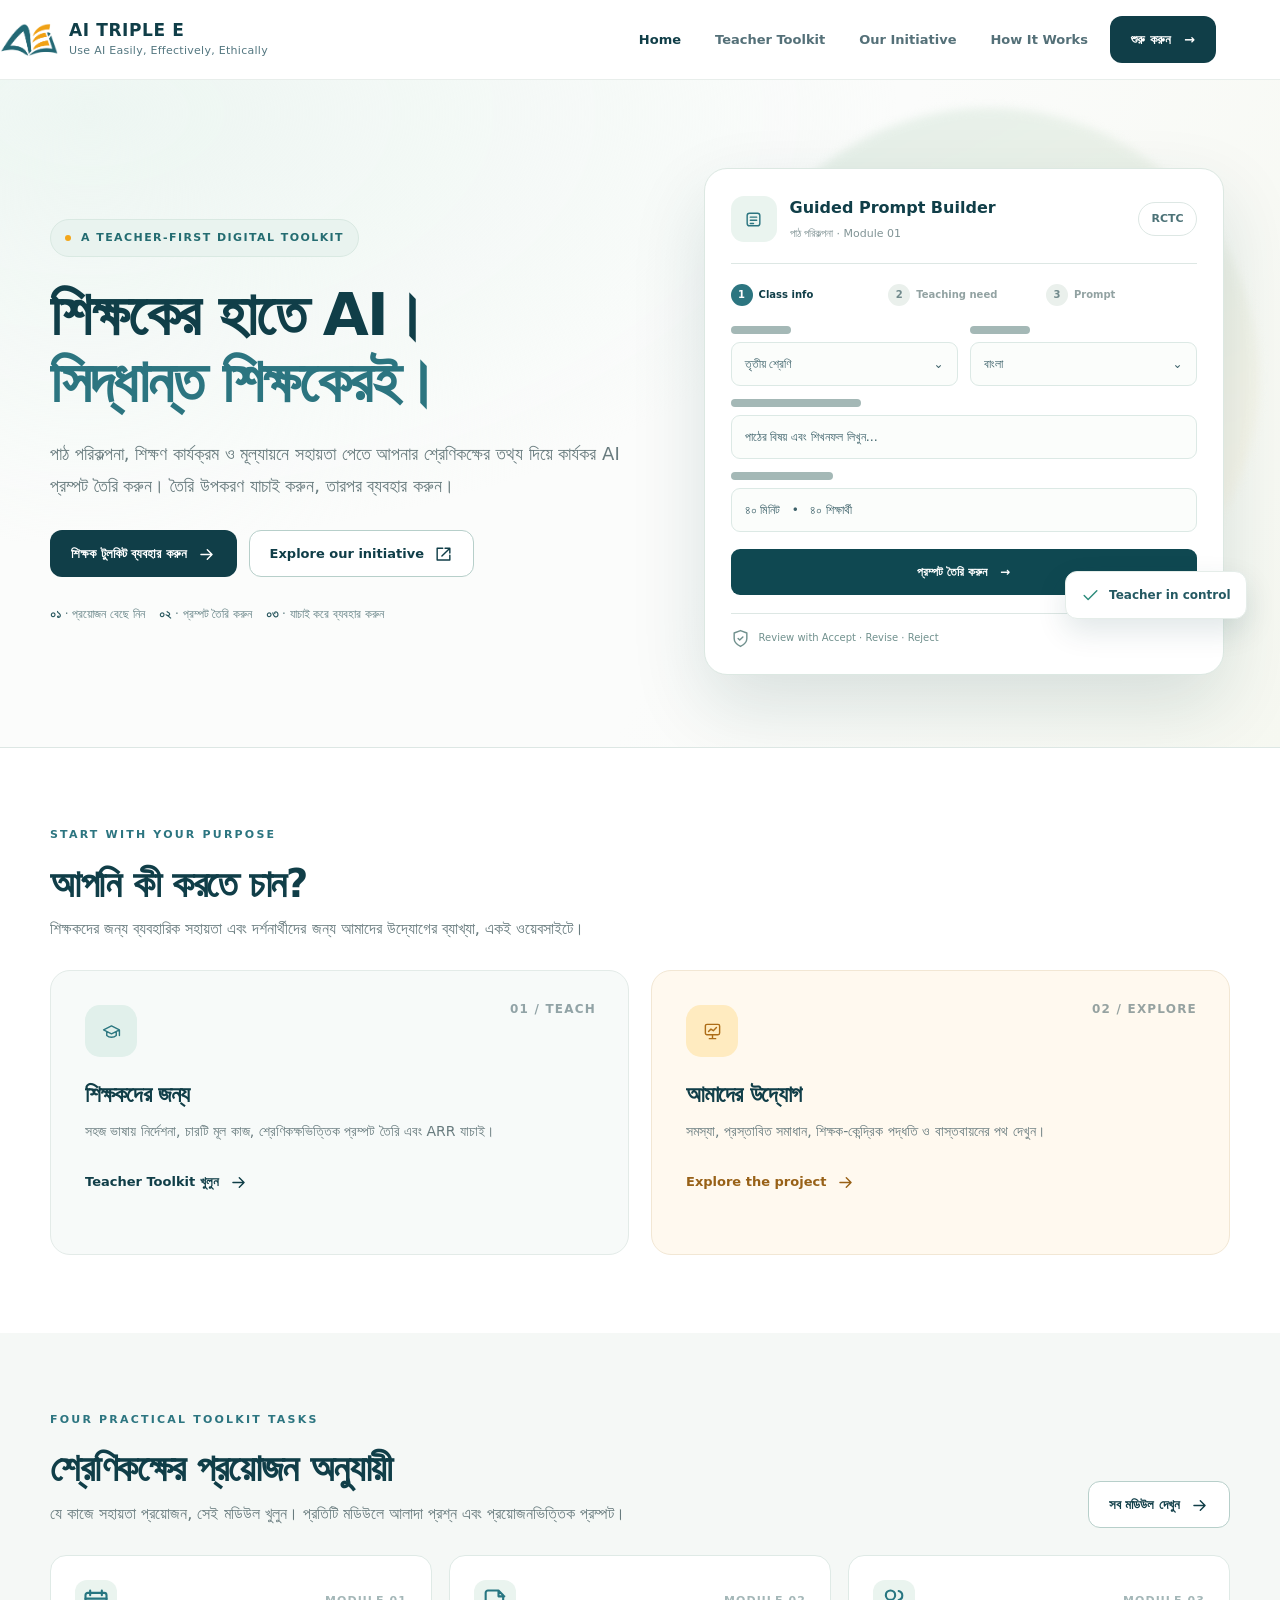
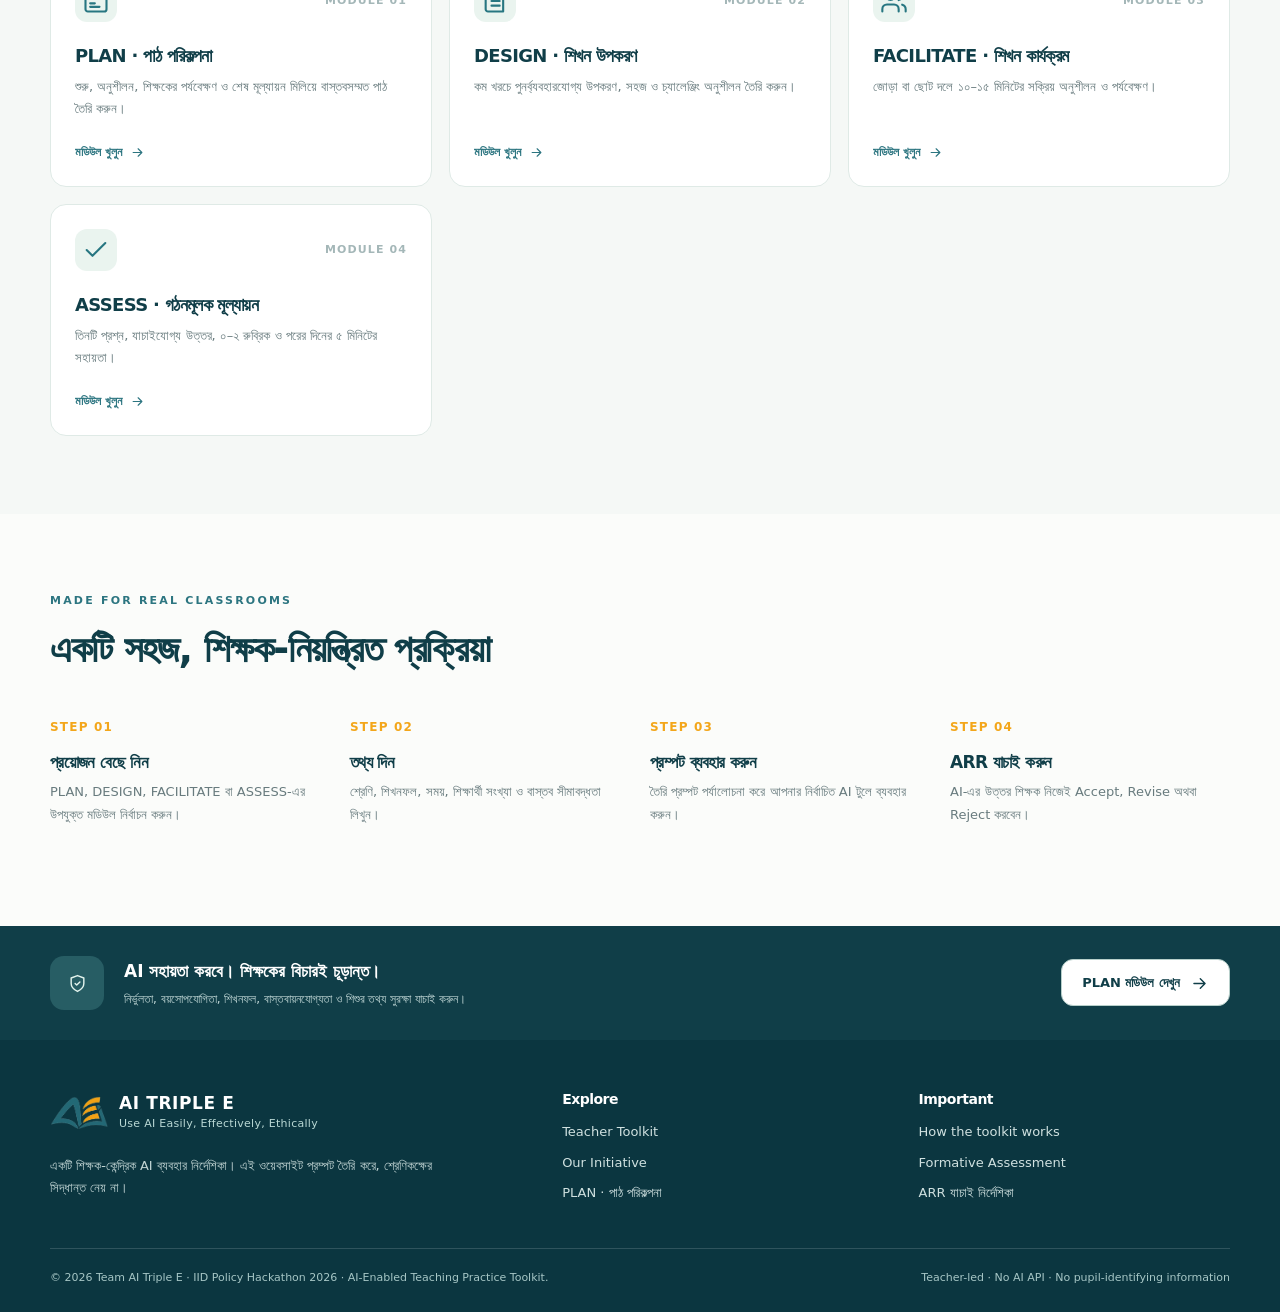
==== commit d8621226: "Add files via upload" ====
--- a/index.html
+++ b/index.html
@@ -1,4 +1,4 @@
-<!doctype html><html lang="bn"><head><meta charset="utf-8"><meta name="viewport" content="width=device-width, initial-scale=1"><meta name="theme-color" content="#103e48"><meta name="description" content="AI Triple E: a teacher-led prompt toolkit for Bangladesh primary classrooms."><title>Home | AI Triple E</title><link rel="icon" type="image/png" href="assets/img/logo-mark.png"><link rel="stylesheet" href="assets/css/site.css"></head><body><a href="#main" class="skip">মূল অংশে যান</a><header class="site-header"><div class="wrap--wide header-inner"><a href="index.html" class="brand" aria-label="AI Triple E homepage"><img src="assets/img/logo-mark.png" class="brand-mark" alt=""><span class="brand-words"><strong>AI TRIPLE E</strong><small>Use AI Easily, Effectively, Ethically</small></span></a><nav class="main-nav" id="main-nav" aria-label="Main navigation"><a href="index.html" aria-current="page">Home</a><a href="toolkit.html" >Teacher Toolkit</a><a href="initiative.html" >Our Initiative</a><a href="toolkit.html#how">How It Works</a></nav><div class="header-actions"><a class="nav-btn" href="toolkit.html">শুরু করুন &nbsp; →</a><button id="menu-toggle" class="menu-btn" aria-label="Open menu" aria-expanded="false" aria-controls="main-nav"></button></div></div></header><main id="main"><section class="home-hero"><div class="wrap hero-grid"><div class="hero-copy"><div class="hero-eyebrow"><span class="spark"></span> A TEACHER-FIRST DIGITAL TOOLKIT</div><h1>শিক্ষকের হাতে AI<br><span>সিদ্ধান্ত শিক্ষকেরই</span></h1><p class="lead">পাঠ পরিকল্পনা, শিক্ষণ কার্যক্রম ও মূল্যায়নে সহায়তা পেতে আপনার শ্রেণিকক্ষের তথ্য দিয়ে কার্যকর AI প্রম্পট তৈরি করুন। তৈরি উপকরণ যাচাই করুন, তারপর ব্যবহার করুন।</p><div class="hero-cta"><a href="toolkit.html" class="btn btn--primary">শিক্ষক টুলকিট ব্যবহার করুন <span data-icon="arrow"></span></a><a href="initiative.html" class="btn btn--outline">Explore our initiative <span data-icon="external"></span></a></div><div class="hero-support"><span><b>০১</b> · প্রয়োজন বেছে নিন</span><span><b>০২</b> · প্রম্পট তৈরি করুন</span><span><b>০৩</b> · যাচাই করে ব্যবহার করুন</span></div></div><div class="hero-visual" aria-label="Illustration of a guided classroom prompt form"><div class="visual-halo"></div><div class="workbench"><div class="workbench-head"><div class="workbench-icon"><span data-icon="layers"></span></div><div><strong>Guided Prompt Builder</strong><small>পাঠ পরিকল্পনা · Module 01</small></div><span class="pill" style="margin-left:auto">RCTC</span></div><div class="workbench-steps"><div class="workbench-step is-active"><span class="round">1</span> Class info</div><div class="workbench-step"><span class="round">2</span> Teaching need</div><div class="workbench-step"><span class="round">3</span> Prompt</div></div><div class="demo-field split"><div><div class="demo-label"></div><div class="demo-control">তৃতীয় শ্রেণি <span>⌄</span></div></div><div><div class="demo-label"></div><div class="demo-control">বাংলা <span>⌄</span></div></div></div><div class="demo-field"><div class="demo-label" style="width:130px"></div><div class="demo-control">পাঠের বিষয় এবং শিখনফল লিখুন…</div></div><div class="demo-field"><div class="demo-label" style="width:102px"></div><div class="demo-control">৪০ মিনিট &nbsp; • &nbsp; ৪০ শিক্ষার্থী</div></div><div class="workbench-btn">প্রম্পট তৈরি করুন &nbsp; →</div><div class="mini-rule"></div><div style="display:flex;gap:9px;align-items:center;margin-top:15px;color:#71918e;font-size:10px"><span data-icon="shield"></span> Review with Accept · Revise · Reject</div></div><div class="float-tag"><span data-icon="check"></span> Teacher in control</div></div></div></section>
-<section class="section path-section"><div class="wrap"><div class="section-head"><div><div class="eyebrow">START WITH YOUR PURPOSE</div><h2>আপনি কী করতে চান?</h2><p>শিক্ষকদের জন্য ব্যবহারিক সহায়তা এবং দর্শনার্থীদের জন্য আমাদের উদ্যোগের ব্যাখ্যা, একই ওয়েবসাইটে।</p></div></div><div class="path-grid"><a href="toolkit.html" class="path-card"><span class="path-counter">01 / TEACH</span><div class="path-icon"><span data-icon="graduation"></span></div><h3>শিক্ষকদের জন্য</h3><p>সহজ ভাষায় নির্দেশনা, ছয়টি মডিউল, শ্রেণিকক্ষভিত্তিক প্রম্পট তৈরি এবং ARR যাচাই।</p><span class="arrow-link">Teacher Toolkit খুলুন <span data-icon="arrow"></span></span></a><a href="initiative.html" class="path-card path-card--amber"><span class="path-counter">02 / EXPLORE</span><div class="path-icon"><span data-icon="presentation"></span></div><h3>আমাদের উদ্যোগ</h3><p>সমস্যা, প্রস্তাবিত সমাধান, শিক্ষক-কেন্দ্রিক পদ্ধতি ও বাস্তবায়নের পথ দেখুন।</p><span class="arrow-link">Explore the project <span data-icon="arrow"></span></span></a></div></div></section>
-<section class="section surface-soft"><div class="wrap"><div class="section-head"><div><div class="eyebrow">THE SIX TOOLKIT MODULES</div><h2>শ্রেণিকক্ষের প্রয়োজন অনুযায়ী</h2><p>যে কাজে সহায়তা প্রয়োজন, সেই মডিউল খুলুন। প্রতিটি মডিউলে আলাদা প্রশ্ন এবং প্রয়োজনভিত্তিক প্রম্পট।</p></div><a class="btn btn--outline" href="toolkit.html">সব মডিউল দেখুন <span data-icon="arrow"></span></a></div><div id="home-module-grid" class="modules-grid"></div></div></section>
-<section class="section" id="how"><div class="wrap"><div class="section-head"><div><div class="eyebrow">MADE FOR REAL CLASSROOMS</div><h2>একটি সহজ, শিক্ষক-নিয়ন্ত্রিত প্রক্রিয়া</h2></div></div><div class="how-grid"><div class="how-step"><span>STEP 01</span><h3>প্রয়োজন বেছে নিন</h3><p>পাঠ পরিকল্পনা, উপকরণ, পঠন বা মূল্যায়নের উপযুক্ত মডিউল নির্বাচন করুন।</p></div><div class="how-step"><span>STEP 02</span><h3>তথ্য দিন</h3><p>শ্রেণি, শিখনফল, সময়, শিক্ষার্থী সংখ্যা ও বাস্তব সীমাবদ্ধতা লিখুন।</p></div><div class="how-step"><span>STEP 03</span><h3>প্রম্পট ব্যবহার করুন</h3><p>তৈরি প্রম্পট পর্যালোচনা করে আপনার নির্বাচিত AI টুলে ব্যবহার করুন।</p></div><div class="how-step"><span>STEP 04</span><h3>ARR যাচাই করুন</h3><p>AI-এর উত্তর শিক্ষক নিজেই Accept, Revise অথবা Reject করবেন।</p></div></div></div></section><section class="ethics-strip"><div class="wrap ethics-inner"><div class="ethics-ico"><span data-icon="shield"></span></div><div><strong>AI সহায়তা করবে। শিক্ষকের বিচারই চূড়ান্ত।</strong><p>নির্ভুলতা, বয়সোপযোগিতা, শিখনফল, বাস্তবায়নযোগ্যতা ও শিশুর তথ্য সুরক্ষা যাচাই করুন।</p></div><a class="btn btn--outline" href="module.html?module=lesson-plan">একটি ডেমো দেখুন <span data-icon="arrow"></span></a></div></section></main><footer class="footer"><div class="wrap footer-main"><div><div class="brand" style="margin-bottom:20px"><img src="assets/img/logo-mark.png" alt="" class="brand-mark"/><div class="brand-words"><strong style="color:#fff">AI TRIPLE E</strong><small style="color:#b9d8d4">Use AI Easily, Effectively, Ethically</small></div></div><p>একটি শিক্ষক-কেন্দ্রিক AI ব্যবহার নির্দেশিকা। এই ওয়েবসাইট প্রম্পট তৈরি করে, শ্রেণিকক্ষের সিদ্ধান্ত নেয় না।</p></div><div><h3>Explore</h3><a href="toolkit.html">Teacher Toolkit</a><a href="initiative.html">Our Initiative</a><a href="module.html?module=lesson-plan">Lesson Planning Demo</a></div><div><h3>Important</h3><a href="toolkit.html#how">How the toolkit works</a><a href="module.html?module=assessment">Formative Assessment</a><a href="README.md">Development notes</a></div></div><div class="wrap footer-bottom"><span>© <span data-current-year>2026</span> Team AI Triple E · IID Policy Hackathon 2026 design prototype.</span><span>Teacher-led · No AI API · No pupil-identifying information</span></div></footer><script src="assets/js/data.js" defer></script><script src="assets/js/ui.js" defer></script></body></html>
+<!doctype html><html lang="bn"><head><meta charset="utf-8"><meta name="viewport" content="width=device-width, initial-scale=1"><meta name="theme-color" content="#103e48"><meta name="description" content="AI Triple E: a teacher-led prompt toolkit for Bangladesh primary classrooms."><title>Home | AI Triple E</title><link rel="icon" type="image/png" href="assets/img/logo-mark.png"><link rel="stylesheet" href="assets/css/site.css"></head><body><a href="#main" class="skip">মূল অংশে যান</a><header class="site-header"><div class="wrap--wide header-inner"><a href="index.html" class="brand" aria-label="AI Triple E homepage"><img src="assets/img/logo-mark.png" class="brand-mark" alt=""><span class="brand-words"><strong>AI TRIPLE E</strong><small>Use AI Easily, Effectively, Ethically</small></span></a><nav class="main-nav" id="main-nav" aria-label="Main navigation"><a href="index.html" aria-current="page">Home</a><a href="toolkit.html" >Teacher Toolkit</a><a href="initiative.html" >Our Initiative</a><a href="toolkit.html#how">How It Works</a></nav><div class="header-actions"><a class="nav-btn" href="toolkit.html">শুরু করুন &nbsp; →</a><button id="menu-toggle" class="menu-btn" aria-label="Open menu" aria-expanded="false" aria-controls="main-nav"></button></div></div></header><main id="main"><section class="home-hero"><div class="wrap hero-grid"><div class="hero-copy"><div class="hero-eyebrow"><span class="spark"></span> A TEACHER-FIRST DIGITAL TOOLKIT</div><h1>শিক্ষকের হাতে AI।<br><span>সিদ্ধান্ত শিক্ষকেরই।</span></h1><p class="lead">পাঠ পরিকল্পনা, শিক্ষণ কার্যক্রম ও মূল্যায়নে সহায়তা পেতে আপনার শ্রেণিকক্ষের তথ্য দিয়ে কার্যকর AI প্রম্পট তৈরি করুন। তৈরি উপকরণ যাচাই করুন, তারপর ব্যবহার করুন।</p><div class="hero-cta"><a href="toolkit.html" class="btn btn--primary">শিক্ষক টুলকিট ব্যবহার করুন <span data-icon="arrow"></span></a><a href="initiative.html" class="btn btn--outline">Explore our initiative <span data-icon="external"></span></a></div><div class="hero-support"><span><b>০১</b> · প্রয়োজন বেছে নিন</span><span><b>০২</b> · প্রম্পট তৈরি করুন</span><span><b>০৩</b> · যাচাই করে ব্যবহার করুন</span></div></div><div class="hero-visual" aria-label="Illustration of a guided classroom prompt form"><div class="visual-halo"></div><div class="workbench"><div class="workbench-head"><div class="workbench-icon"><span data-icon="layers"></span></div><div><strong>Guided Prompt Builder</strong><small>পাঠ পরিকল্পনা · Module 01</small></div><span class="pill" style="margin-left:auto">RCTC</span></div><div class="workbench-steps"><div class="workbench-step is-active"><span class="round">1</span> Class info</div><div class="workbench-step"><span class="round">2</span> Teaching need</div><div class="workbench-step"><span class="round">3</span> Prompt</div></div><div class="demo-field split"><div><div class="demo-label"></div><div class="demo-control">তৃতীয় শ্রেণি <span>⌄</span></div></div><div><div class="demo-label"></div><div class="demo-control">বাংলা <span>⌄</span></div></div></div><div class="demo-field"><div class="demo-label" style="width:130px"></div><div class="demo-control">পাঠের বিষয় এবং শিখনফল লিখুন…</div></div><div class="demo-field"><div class="demo-label" style="width:102px"></div><div class="demo-control">৪০ মিনিট &nbsp; • &nbsp; ৪০ শিক্ষার্থী</div></div><div class="workbench-btn">প্রম্পট তৈরি করুন &nbsp; →</div><div class="mini-rule"></div><div style="display:flex;gap:9px;align-items:center;margin-top:15px;color:#71918e;font-size:10px"><span data-icon="shield"></span> Review with Accept · Revise · Reject</div></div><div class="float-tag"><span data-icon="check"></span> Teacher in control</div></div></div></section>
+<section class="section path-section"><div class="wrap"><div class="section-head"><div><div class="eyebrow">START WITH YOUR PURPOSE</div><h2>আপনি কী করতে চান?</h2><p>শিক্ষকদের জন্য ব্যবহারিক সহায়তা এবং দর্শনার্থীদের জন্য আমাদের উদ্যোগের ব্যাখ্যা, একই ওয়েবসাইটে।</p></div></div><div class="path-grid"><a href="toolkit.html" class="path-card"><span class="path-counter">01 / TEACH</span><div class="path-icon"><span data-icon="graduation"></span></div><h3>শিক্ষকদের জন্য</h3><p>সহজ ভাষায় নির্দেশনা, চারটি মূল কাজ, শ্রেণিকক্ষভিত্তিক প্রম্পট তৈরি এবং ARR যাচাই।</p><span class="arrow-link">Teacher Toolkit খুলুন <span data-icon="arrow"></span></span></a><a href="initiative.html" class="path-card path-card--amber"><span class="path-counter">02 / EXPLORE</span><div class="path-icon"><span data-icon="presentation"></span></div><h3>আমাদের উদ্যোগ</h3><p>সমস্যা, প্রস্তাবিত সমাধান, শিক্ষক-কেন্দ্রিক পদ্ধতি ও বাস্তবায়নের পথ দেখুন।</p><span class="arrow-link">Explore the project <span data-icon="arrow"></span></span></a></div></div></section>
+<section class="section surface-soft"><div class="wrap"><div class="section-head"><div><div class="eyebrow">FOUR PRACTICAL TOOLKIT TASKS</div><h2>শ্রেণিকক্ষের প্রয়োজন অনুযায়ী</h2><p>যে কাজে সহায়তা প্রয়োজন, সেই মডিউল খুলুন। প্রতিটি মডিউলে আলাদা প্রশ্ন এবং প্রয়োজনভিত্তিক প্রম্পট।</p></div><a class="btn btn--outline" href="toolkit.html">সব মডিউল দেখুন <span data-icon="arrow"></span></a></div><div id="home-module-grid" class="modules-grid"></div></div></section>
+<section class="section" id="how"><div class="wrap"><div class="section-head"><div><div class="eyebrow">MADE FOR REAL CLASSROOMS</div><h2>একটি সহজ, শিক্ষক-নিয়ন্ত্রিত প্রক্রিয়া</h2></div></div><div class="how-grid"><div class="how-step"><span>STEP 01</span><h3>প্রয়োজন বেছে নিন</h3><p>PLAN, DESIGN, FACILITATE বা ASSESS-এর উপযুক্ত মডিউল নির্বাচন করুন।</p></div><div class="how-step"><span>STEP 02</span><h3>তথ্য দিন</h3><p>শ্রেণি, শিখনফল, সময়, শিক্ষার্থী সংখ্যা ও বাস্তব সীমাবদ্ধতা লিখুন।</p></div><div class="how-step"><span>STEP 03</span><h3>প্রম্পট ব্যবহার করুন</h3><p>তৈরি প্রম্পট পর্যালোচনা করে আপনার নির্বাচিত AI টুলে ব্যবহার করুন।</p></div><div class="how-step"><span>STEP 04</span><h3>ARR যাচাই করুন</h3><p>AI-এর উত্তর শিক্ষক নিজেই Accept, Revise অথবা Reject করবেন।</p></div></div></div></section><section class="ethics-strip"><div class="wrap ethics-inner"><div class="ethics-ico"><span data-icon="shield"></span></div><div><strong>AI সহায়তা করবে। শিক্ষকের বিচারই চূড়ান্ত।</strong><p>নির্ভুলতা, বয়সোপযোগিতা, শিখনফল, বাস্তবায়নযোগ্যতা ও শিশুর তথ্য সুরক্ষা যাচাই করুন।</p></div><a class="btn btn--outline" href="plan.html">PLAN মডিউল দেখুন <span data-icon="arrow"></span></a></div></section></main><footer class="footer"><div class="wrap footer-main"><div><div class="brand" style="margin-bottom:20px"><img src="assets/img/logo-mark.png" alt="" class="brand-mark"/><div class="brand-words"><strong style="color:#fff">AI TRIPLE E</strong><small style="color:#b9d8d4">Use AI Easily, Effectively, Ethically</small></div></div><p>একটি শিক্ষক-কেন্দ্রিক AI ব্যবহার নির্দেশিকা। এই ওয়েবসাইট প্রম্পট তৈরি করে, শ্রেণিকক্ষের সিদ্ধান্ত নেয় না।</p></div><div><h3>Explore</h3><a href="toolkit.html">Teacher Toolkit</a><a href="initiative.html">Our Initiative</a><a href="plan.html">PLAN · পাঠ পরিকল্পনা</a></div><div><h3>Important</h3><a href="toolkit.html#how">How the toolkit works</a><a href="assess.html">Formative Assessment</a><a href="arr.html">ARR যাচাই নির্দেশিকা</a></div></div><div class="wrap footer-bottom"><span>© <span data-current-year>2026</span> Team AI Triple E · IID Policy Hackathon 2026 · AI-Enabled Teaching Practice Toolkit.</span><span>Teacher-led · No AI API · No pupil-identifying information</span></div></footer><script src="assets/js/data.js" defer></script><script src="assets/js/ui.js" defer></script></body></html>
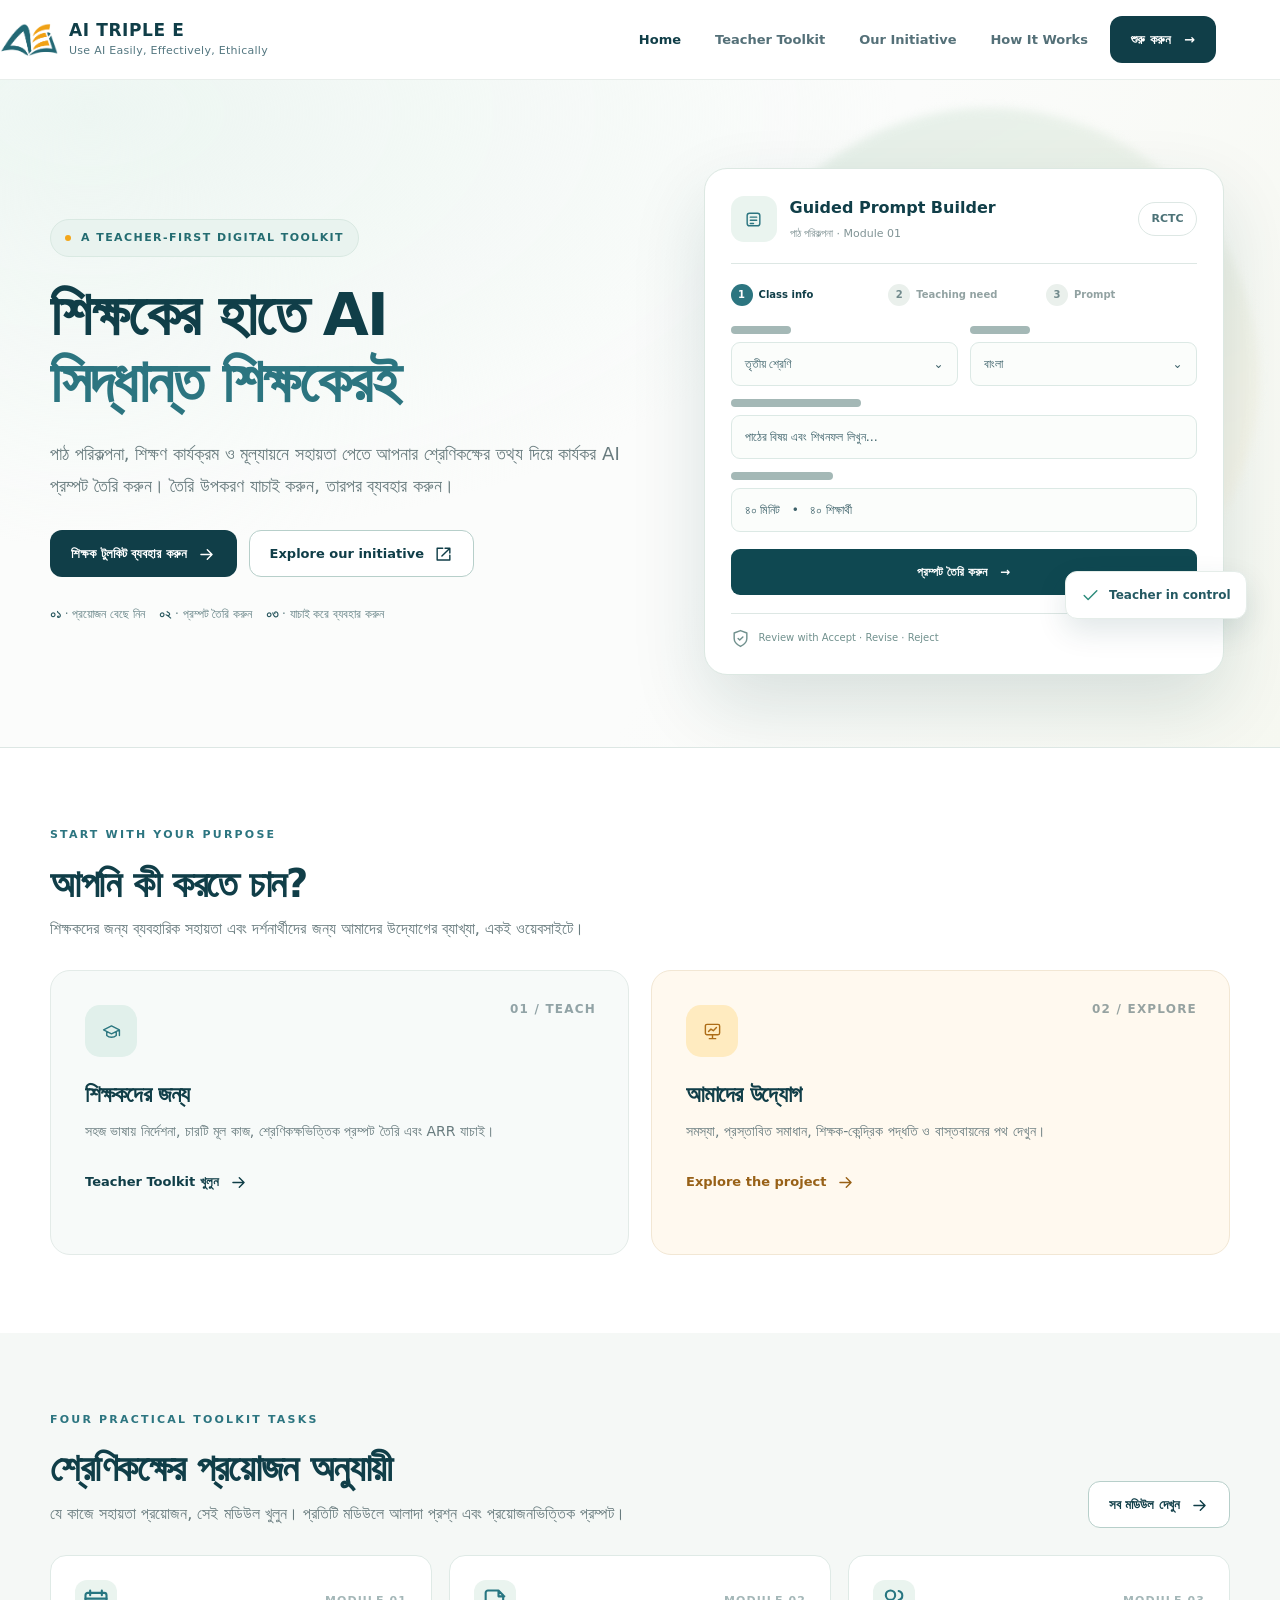
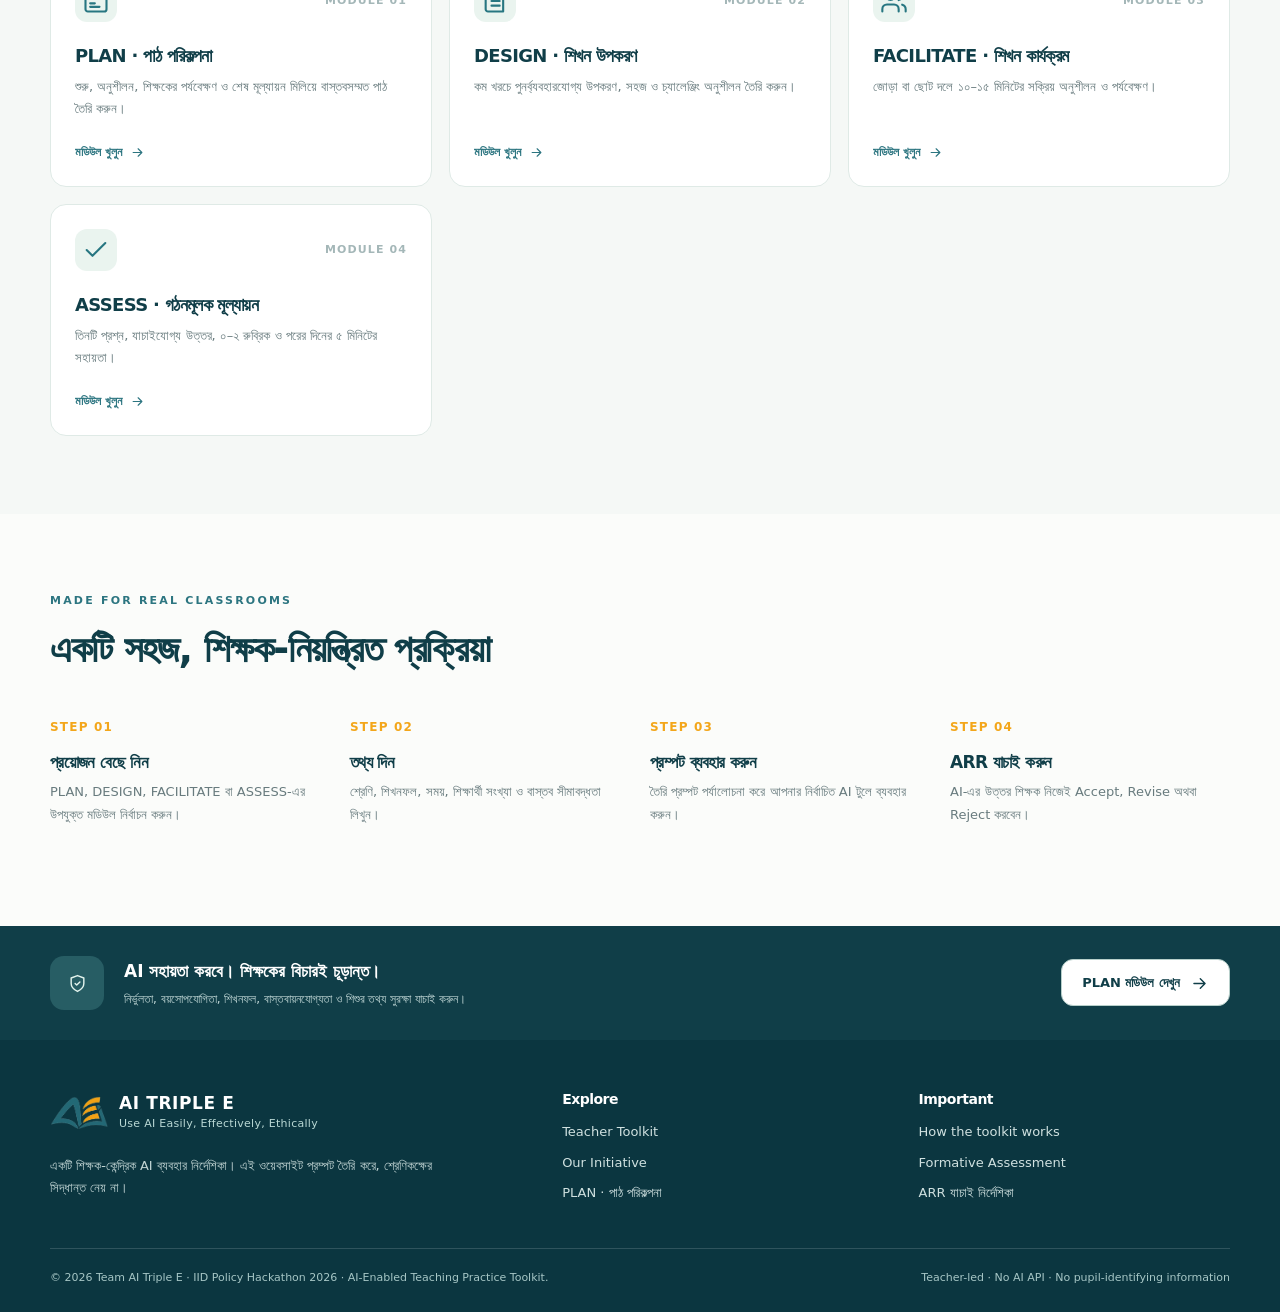
==== commit 1716d74f: "index.html" ====
--- a/index.html
+++ b/index.html
@@ -1,4 +1,4 @@
-<!doctype html><html lang="bn"><head><meta charset="utf-8"><meta name="viewport" content="width=device-width, initial-scale=1"><meta name="theme-color" content="#103e48"><meta name="description" content="AI Triple E: a teacher-led prompt toolkit for Bangladesh primary classrooms."><title>Home | AI Triple E</title><link rel="icon" type="image/png" href="assets/img/logo-mark.png"><link rel="stylesheet" href="assets/css/site.css"></head><body><a href="#main" class="skip">মূল অংশে যান</a><header class="site-header"><div class="wrap--wide header-inner"><a href="index.html" class="brand" aria-label="AI Triple E homepage"><img src="assets/img/logo-mark.png" class="brand-mark" alt=""><span class="brand-words"><strong>AI TRIPLE E</strong><small>Use AI Easily, Effectively, Ethically</small></span></a><nav class="main-nav" id="main-nav" aria-label="Main navigation"><a href="index.html" aria-current="page">Home</a><a href="toolkit.html" >Teacher Toolkit</a><a href="initiative.html" >Our Initiative</a><a href="toolkit.html#how">How It Works</a></nav><div class="header-actions"><a class="nav-btn" href="toolkit.html">শুরু করুন &nbsp; →</a><button id="menu-toggle" class="menu-btn" aria-label="Open menu" aria-expanded="false" aria-controls="main-nav"></button></div></div></header><main id="main"><section class="home-hero"><div class="wrap hero-grid"><div class="hero-copy"><div class="hero-eyebrow"><span class="spark"></span> A TEACHER-FIRST DIGITAL TOOLKIT</div><h1>শিক্ষকের হাতে AI।<br><span>সিদ্ধান্ত শিক্ষকেরই।</span></h1><p class="lead">পাঠ পরিকল্পনা, শিক্ষণ কার্যক্রম ও মূল্যায়নে সহায়তা পেতে আপনার শ্রেণিকক্ষের তথ্য দিয়ে কার্যকর AI প্রম্পট তৈরি করুন। তৈরি উপকরণ যাচাই করুন, তারপর ব্যবহার করুন।</p><div class="hero-cta"><a href="toolkit.html" class="btn btn--primary">শিক্ষক টুলকিট ব্যবহার করুন <span data-icon="arrow"></span></a><a href="initiative.html" class="btn btn--outline">Explore our initiative <span data-icon="external"></span></a></div><div class="hero-support"><span><b>০১</b> · প্রয়োজন বেছে নিন</span><span><b>০২</b> · প্রম্পট তৈরি করুন</span><span><b>০৩</b> · যাচাই করে ব্যবহার করুন</span></div></div><div class="hero-visual" aria-label="Illustration of a guided classroom prompt form"><div class="visual-halo"></div><div class="workbench"><div class="workbench-head"><div class="workbench-icon"><span data-icon="layers"></span></div><div><strong>Guided Prompt Builder</strong><small>পাঠ পরিকল্পনা · Module 01</small></div><span class="pill" style="margin-left:auto">RCTC</span></div><div class="workbench-steps"><div class="workbench-step is-active"><span class="round">1</span> Class info</div><div class="workbench-step"><span class="round">2</span> Teaching need</div><div class="workbench-step"><span class="round">3</span> Prompt</div></div><div class="demo-field split"><div><div class="demo-label"></div><div class="demo-control">তৃতীয় শ্রেণি <span>⌄</span></div></div><div><div class="demo-label"></div><div class="demo-control">বাংলা <span>⌄</span></div></div></div><div class="demo-field"><div class="demo-label" style="width:130px"></div><div class="demo-control">পাঠের বিষয় এবং শিখনফল লিখুন…</div></div><div class="demo-field"><div class="demo-label" style="width:102px"></div><div class="demo-control">৪০ মিনিট &nbsp; • &nbsp; ৪০ শিক্ষার্থী</div></div><div class="workbench-btn">প্রম্পট তৈরি করুন &nbsp; →</div><div class="mini-rule"></div><div style="display:flex;gap:9px;align-items:center;margin-top:15px;color:#71918e;font-size:10px"><span data-icon="shield"></span> Review with Accept · Revise · Reject</div></div><div class="float-tag"><span data-icon="check"></span> Teacher in control</div></div></div></section>
+<!doctype html><html lang="bn"><head><meta charset="utf-8"><meta name="viewport" content="width=device-width, initial-scale=1"><meta name="theme-color" content="#103e48"><meta name="description" content="AI Triple E: a teacher-led prompt toolkit for Bangladesh primary classrooms."><title>Home | AI Triple E</title><link rel="icon" type="image/png" href="assets/img/logo-mark.png"><link rel="stylesheet" href="assets/css/site.css"></head><body><a href="#main" class="skip">মূল অংশে যান</a><header class="site-header"><div class="wrap--wide header-inner"><a href="index.html" class="brand" aria-label="AI Triple E homepage"><img src="assets/img/logo-mark.png" class="brand-mark" alt=""><span class="brand-words"><strong>AI TRIPLE E</strong><small>Use AI Easily, Effectively, Ethically</small></span></a><nav class="main-nav" id="main-nav" aria-label="Main navigation"><a href="index.html" aria-current="page">Home</a><a href="toolkit.html" >Teacher Toolkit</a><a href="initiative.html" >Our Initiative</a><a href="toolkit.html#how">How It Works</a></nav><div class="header-actions"><a class="nav-btn" href="toolkit.html">শুরু করুন &nbsp; →</a><button id="menu-toggle" class="menu-btn" aria-label="Open menu" aria-expanded="false" aria-controls="main-nav"></button></div></div></header><main id="main"><section class="home-hero"><div class="wrap hero-grid"><div class="hero-copy"><div class="hero-eyebrow"><span class="spark"></span> A TEACHER-FIRST DIGITAL TOOLKIT</div><h1>শিক্ষকের হাতে AI<br><span>সিদ্ধান্ত শিক্ষকেরই</span></h1><p class="lead">পাঠ পরিকল্পনা, শিক্ষণ কার্যক্রম ও মূল্যায়নে সহায়তা পেতে আপনার শ্রেণিকক্ষের তথ্য দিয়ে কার্যকর AI প্রম্পট তৈরি করুন। তৈরি উপকরণ যাচাই করুন, তারপর ব্যবহার করুন।</p><div class="hero-cta"><a href="toolkit.html" class="btn btn--primary">শিক্ষক টুলকিট ব্যবহার করুন <span data-icon="arrow"></span></a><a href="initiative.html" class="btn btn--outline">Explore our initiative <span data-icon="external"></span></a></div><div class="hero-support"><span><b>০১</b> · প্রয়োজন বেছে নিন</span><span><b>০২</b> · প্রম্পট তৈরি করুন</span><span><b>০৩</b> · যাচাই করে ব্যবহার করুন</span></div></div><div class="hero-visual" aria-label="Illustration of a guided classroom prompt form"><div class="visual-halo"></div><div class="workbench"><div class="workbench-head"><div class="workbench-icon"><span data-icon="layers"></span></div><div><strong>Guided Prompt Builder</strong><small>পাঠ পরিকল্পনা · Module 01</small></div><span class="pill" style="margin-left:auto">RCTC</span></div><div class="workbench-steps"><div class="workbench-step is-active"><span class="round">1</span> Class info</div><div class="workbench-step"><span class="round">2</span> Teaching need</div><div class="workbench-step"><span class="round">3</span> Prompt</div></div><div class="demo-field split"><div><div class="demo-label"></div><div class="demo-control">তৃতীয় শ্রেণি <span>⌄</span></div></div><div><div class="demo-label"></div><div class="demo-control">বাংলা <span>⌄</span></div></div></div><div class="demo-field"><div class="demo-label" style="width:130px"></div><div class="demo-control">পাঠের বিষয় এবং শিখনফল লিখুন…</div></div><div class="demo-field"><div class="demo-label" style="width:102px"></div><div class="demo-control">৪০ মিনিট &nbsp; • &nbsp; ৪০ শিক্ষার্থী</div></div><div class="workbench-btn">প্রম্পট তৈরি করুন &nbsp; →</div><div class="mini-rule"></div><div style="display:flex;gap:9px;align-items:center;margin-top:15px;color:#71918e;font-size:10px"><span data-icon="shield"></span> Review with Accept · Revise · Reject</div></div><div class="float-tag"><span data-icon="check"></span> Teacher in control</div></div></div></section>
 <section class="section path-section"><div class="wrap"><div class="section-head"><div><div class="eyebrow">START WITH YOUR PURPOSE</div><h2>আপনি কী করতে চান?</h2><p>শিক্ষকদের জন্য ব্যবহারিক সহায়তা এবং দর্শনার্থীদের জন্য আমাদের উদ্যোগের ব্যাখ্যা, একই ওয়েবসাইটে।</p></div></div><div class="path-grid"><a href="toolkit.html" class="path-card"><span class="path-counter">01 / TEACH</span><div class="path-icon"><span data-icon="graduation"></span></div><h3>শিক্ষকদের জন্য</h3><p>সহজ ভাষায় নির্দেশনা, চারটি মূল কাজ, শ্রেণিকক্ষভিত্তিক প্রম্পট তৈরি এবং ARR যাচাই।</p><span class="arrow-link">Teacher Toolkit খুলুন <span data-icon="arrow"></span></span></a><a href="initiative.html" class="path-card path-card--amber"><span class="path-counter">02 / EXPLORE</span><div class="path-icon"><span data-icon="presentation"></span></div><h3>আমাদের উদ্যোগ</h3><p>সমস্যা, প্রস্তাবিত সমাধান, শিক্ষক-কেন্দ্রিক পদ্ধতি ও বাস্তবায়নের পথ দেখুন।</p><span class="arrow-link">Explore the project <span data-icon="arrow"></span></span></a></div></div></section>
 <section class="section surface-soft"><div class="wrap"><div class="section-head"><div><div class="eyebrow">FOUR PRACTICAL TOOLKIT TASKS</div><h2>শ্রেণিকক্ষের প্রয়োজন অনুযায়ী</h2><p>যে কাজে সহায়তা প্রয়োজন, সেই মডিউল খুলুন। প্রতিটি মডিউলে আলাদা প্রশ্ন এবং প্রয়োজনভিত্তিক প্রম্পট।</p></div><a class="btn btn--outline" href="toolkit.html">সব মডিউল দেখুন <span data-icon="arrow"></span></a></div><div id="home-module-grid" class="modules-grid"></div></div></section>
-<section class="section" id="how"><div class="wrap"><div class="section-head"><div><div class="eyebrow">MADE FOR REAL CLASSROOMS</div><h2>একটি সহজ, শিক্ষক-নিয়ন্ত্রিত প্রক্রিয়া</h2></div></div><div class="how-grid"><div class="how-step"><span>STEP 01</span><h3>প্রয়োজন বেছে নিন</h3><p>PLAN, DESIGN, FACILITATE বা ASSESS-এর উপযুক্ত মডিউল নির্বাচন করুন।</p></div><div class="how-step"><span>STEP 02</span><h3>তথ্য দিন</h3><p>শ্রেণি, শিখনফল, সময়, শিক্ষার্থী সংখ্যা ও বাস্তব সীমাবদ্ধতা লিখুন।</p></div><div class="how-step"><span>STEP 03</span><h3>প্রম্পট ব্যবহার করুন</h3><p>তৈরি প্রম্পট পর্যালোচনা করে আপনার নির্বাচিত AI টুলে ব্যবহার করুন।</p></div><div class="how-step"><span>STEP 04</span><h3>ARR যাচাই করুন</h3><p>AI-এর উত্তর শিক্ষক নিজেই Accept, Revise অথবা Reject করবেন।</p></div></div></div></section><section class="ethics-strip"><div class="wrap ethics-inner"><div class="ethics-ico"><span data-icon="shield"></span></div><div><strong>AI সহায়তা করবে। শিক্ষকের বিচারই চূড়ান্ত।</strong><p>নির্ভুলতা, বয়সোপযোগিতা, শিখনফল, বাস্তবায়নযোগ্যতা ও শিশুর তথ্য সুরক্ষা যাচাই করুন।</p></div><a class="btn btn--outline" href="plan.html">PLAN মডিউল দেখুন <span data-icon="arrow"></span></a></div></section></main><footer class="footer"><div class="wrap footer-main"><div><div class="brand" style="margin-bottom:20px"><img src="assets/img/logo-mark.png" alt="" class="brand-mark"/><div class="brand-words"><strong style="color:#fff">AI TRIPLE E</strong><small style="color:#b9d8d4">Use AI Easily, Effectively, Ethically</small></div></div><p>একটি শিক্ষক-কেন্দ্রিক AI ব্যবহার নির্দেশিকা। এই ওয়েবসাইট প্রম্পট তৈরি করে, শ্রেণিকক্ষের সিদ্ধান্ত নেয় না।</p></div><div><h3>Explore</h3><a href="toolkit.html">Teacher Toolkit</a><a href="initiative.html">Our Initiative</a><a href="plan.html">PLAN · পাঠ পরিকল্পনা</a></div><div><h3>Important</h3><a href="toolkit.html#how">How the toolkit works</a><a href="assess.html">Formative Assessment</a><a href="arr.html">ARR যাচাই নির্দেশিকা</a></div></div><div class="wrap footer-bottom"><span>© <span data-current-year>2026</span> Team AI Triple E · IID Policy Hackathon 2026 · AI-Enabled Teaching Practice Toolkit.</span><span>Teacher-led · No AI API · No pupil-identifying information</span></div></footer><script src="assets/js/data.js" defer></script><script src="assets/js/ui.js" defer></script></body></html>+<section class="section" id="how"><div class="wrap"><div class="section-head"><div><div class="eyebrow">MADE FOR REAL CLASSROOMS</div><h2>একটি সহজ, শিক্ষক-নিয়ন্ত্রিত প্রক্রিয়া</h2></div></div><div class="how-grid"><div class="how-step"><span>STEP 01</span><h3>প্রয়োজন বেছে নিন</h3><p>PLAN, DESIGN, FACILITATE বা ASSESS-এর উপযুক্ত মডিউল নির্বাচন করুন।</p></div><div class="how-step"><span>STEP 02</span><h3>তথ্য দিন</h3><p>শ্রেণি, শিখনফল, সময়, শিক্ষার্থী সংখ্যা ও বাস্তব সীমাবদ্ধতা লিখুন।</p></div><div class="how-step"><span>STEP 03</span><h3>প্রম্পট ব্যবহার করুন</h3><p>তৈরি প্রম্পট পর্যালোচনা করে আপনার নির্বাচিত AI টুলে ব্যবহার করুন।</p></div><div class="how-step"><span>STEP 04</span><h3>ARR যাচাই করুন</h3><p>AI-এর উত্তর শিক্ষক নিজেই Accept, Revise অথবা Reject করবেন।</p></div></div></div></section><section class="ethics-strip"><div class="wrap ethics-inner"><div class="ethics-ico"><span data-icon="shield"></span></div><div><strong>AI সহায়তা করবে। শিক্ষকের বিচারই চূড়ান্ত।</strong><p>নির্ভুলতা, বয়সোপযোগিতা, শিখনফল, বাস্তবায়নযোগ্যতা ও শিশুর তথ্য সুরক্ষা যাচাই করুন।</p></div><a class="btn btn--outline" href="plan.html">PLAN মডিউল দেখুন <span data-icon="arrow"></span></a></div></section></main><footer class="footer"><div class="wrap footer-main"><div><div class="brand" style="margin-bottom:20px"><img src="assets/img/logo-mark.png" alt="" class="brand-mark"/><div class="brand-words"><strong style="color:#fff">AI TRIPLE E</strong><small style="color:#b9d8d4">Use AI Easily, Effectively, Ethically</small></div></div><p>একটি শিক্ষক-কেন্দ্রিক AI ব্যবহার নির্দেশিকা। এই ওয়েবসাইট প্রম্পট তৈরি করে, শ্রেণিকক্ষের সিদ্ধান্ত নেয় না।</p></div><div><h3>Explore</h3><a href="toolkit.html">Teacher Toolkit</a><a href="initiative.html">Our Initiative</a><a href="plan.html">PLAN · পাঠ পরিকল্পনা</a></div><div><h3>Important</h3><a href="toolkit.html#how">How the toolkit works</a><a href="assess.html">Formative Assessment</a><a href="arr.html">ARR যাচাই নির্দেশিকা</a></div></div><div class="wrap footer-bottom"><span>© <span data-current-year>2026</span> Team AI Triple E · IID Policy Hackathon 2026 · AI-Enabled Teaching Practice Toolkit.</span><span>Teacher-led · No AI API · No pupil-identifying information</span></div></footer><script src="assets/js/data.js" defer></script><script src="assets/js/ui.js" defer></script></body></html>
--- a/assets/css/site.css
+++ b/assets/css/site.css
@@ -45,3 +45,21 @@
 .rctc-prompt-result{background:#fff;max-width:850px;border:1px solid #d7e4df;padding:26px;border-radius:16px;margin:22px auto 0}
 .rctc-prompt-result .prompt-textarea{min-height:320px;margin-top:12px}
 @media(max-width:520px){.prompt-textarea{font-size:13px;min-height:350px}.rctc-prompt-result{padding:17px}}
+
+/* Responsive tutorial video integration */
+.guide-placeholder{display:block}
+.guide-placeholder #video-message{display:block;line-height:1.7;margin-bottom:8px}
+.guide-placeholder #video-message[hidden]{display:none}
+.module-video{width:100%;margin-top:4px}
+.video-embed-block{width:100%;max-width:760px;margin:0 auto}
+.video-embed-block iframe{display:block;width:100%;aspect-ratio:16/9;height:auto;border:0;border-radius:10px;background:#122f37}
+.video-youtube-link{display:inline-block;margin-top:12px;color:#165a69;font-weight:700;text-decoration:underline;text-underline-offset:3px}
+.video-sample-label{font-weight:700;color:#7a5810}
+.rctc-video-box{margin:22px 0;padding:20px;background:#f7fbfa;border:1px solid #d8e6e1;border-radius:14px}
+.rctc-video-box summary{cursor:pointer;color:#174b54;font-weight:800}
+.rctc-video-body{padding-top:17px}
+.rctc-video-status{font-size:13px;color:#55777e;margin-bottom:14px}
+@media (max-width:520px){.rctc-video-box{padding:15px}}
+
+/* Portrait mobile-screen recording: retain comfortable player size on desktop */
+.video-embed-block.is-portrait iframe{aspect-ratio:9/16;max-width:340px;max-height:600px;margin-left:auto;margin-right:auto}
